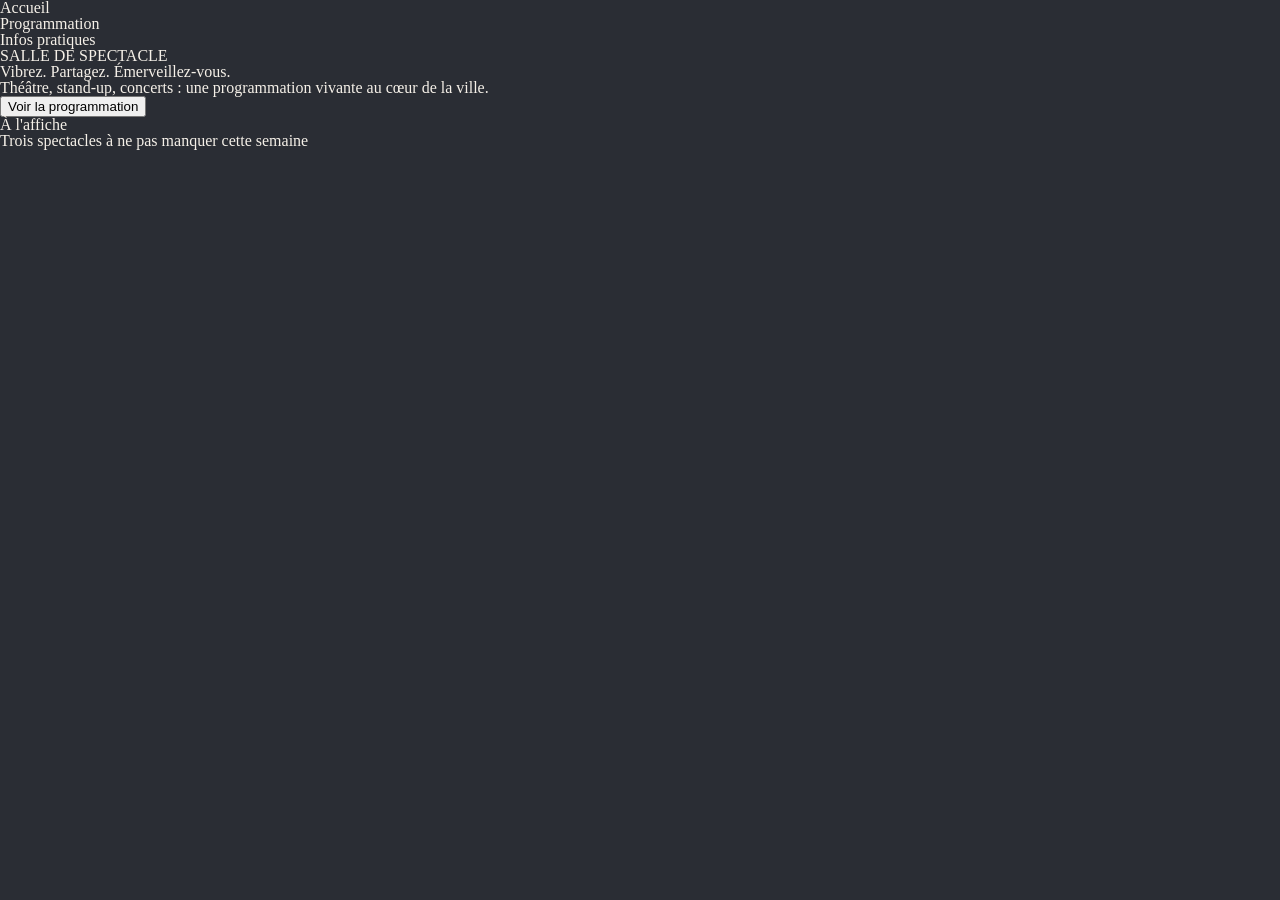
==== index.html @ a15f6f03 ""footer finised, start navbar"" ====
<!doctype html>
<html lang="fr">
  <head>
    <meta charset="UTF-8" />
    <meta name="viewport" content="width=device-width, initial-scale=1.0" />
    <title>Document</title>
    <link rel="stylesheet" href="/assets/css/style.min.css" />
  </head>
  <body>
    <main>
      <header>
        <nav>
          <ul>
            <li>Accueil</li>
            <li>Programmation</li>
            <li>Infos pratiques</li>
          </ul>
        </nav>
      </header>
      <section class="hero">
        <h2>SALLE DE SPECTACLE</h2>
        <h1>Vibrez. Partagez. Émerveillez-vous.</h1>
        <h2>Théâtre, stand-up, concerts : une programmation vivante au cœur de la ville.</h2>
        <a href="#"><button>Voir la programmation</button></a>
      </section>
      <section class="featured-shows">
        <h3>À l'affiche</h3>
        <span>Trois spectacles à ne pas manquer cette semaine</span>
        <div></div>
        <div></div>
        <div></div>
      </section>
    </main>
  </body>
</html>
---- assets/css/style.min.css ----
html,body,div,span,applet,object,iframe,h1,h2,h3,h4,h5,h6,p,blockquote,pre,a,abbr,acronym,address,big,cite,code,del,dfn,em,img,ins,kbd,q,s,samp,small,strike,strong,sub,sup,tt,var,b,u,i,center,dl,dt,dd,ol,ul,li,fieldset,form,label,legend,table,caption,tbody,tfoot,thead,tr,th,td,article,aside,canvas,details,embed,figure,figcaption,footer,header,hgroup,menu,nav,output,ruby,section,summary,time,mark,audio,video{margin:0;padding:0;border:0;font-size:100%;font:inherit;vertical-align:baseline}article,aside,details,figcaption,figure,footer,header,hgroup,menu,nav,section{display:block}body{line-height:1}ol,ul{list-style:none}blockquote,q{quotes:none}blockquote:before,blockquote:after,q:before,q:after{content:"";content:none}table{border-collapse:collapse;border-spacing:0}html{background-color:#2a2d34;color:#f5f0e8;font-size:87.5%}@media(min-width: 768px){html{font-size:100%}}.components__footer{border-top:solid .3px #f5f0e8;display:flex;flex-direction:column;align-items:center}.components__footer__logos{display:flex;flex-direction:row;gap:15px;height:2rem}.components__footer__logos img{filter:brightness(0) invert(1)}.components__footer p{padding:16px 16px}@media(min-width: 768px){.components__footer{display:flex;flex-direction:row;justify-content:space-between;padding:34px 24px 34px 24px}}
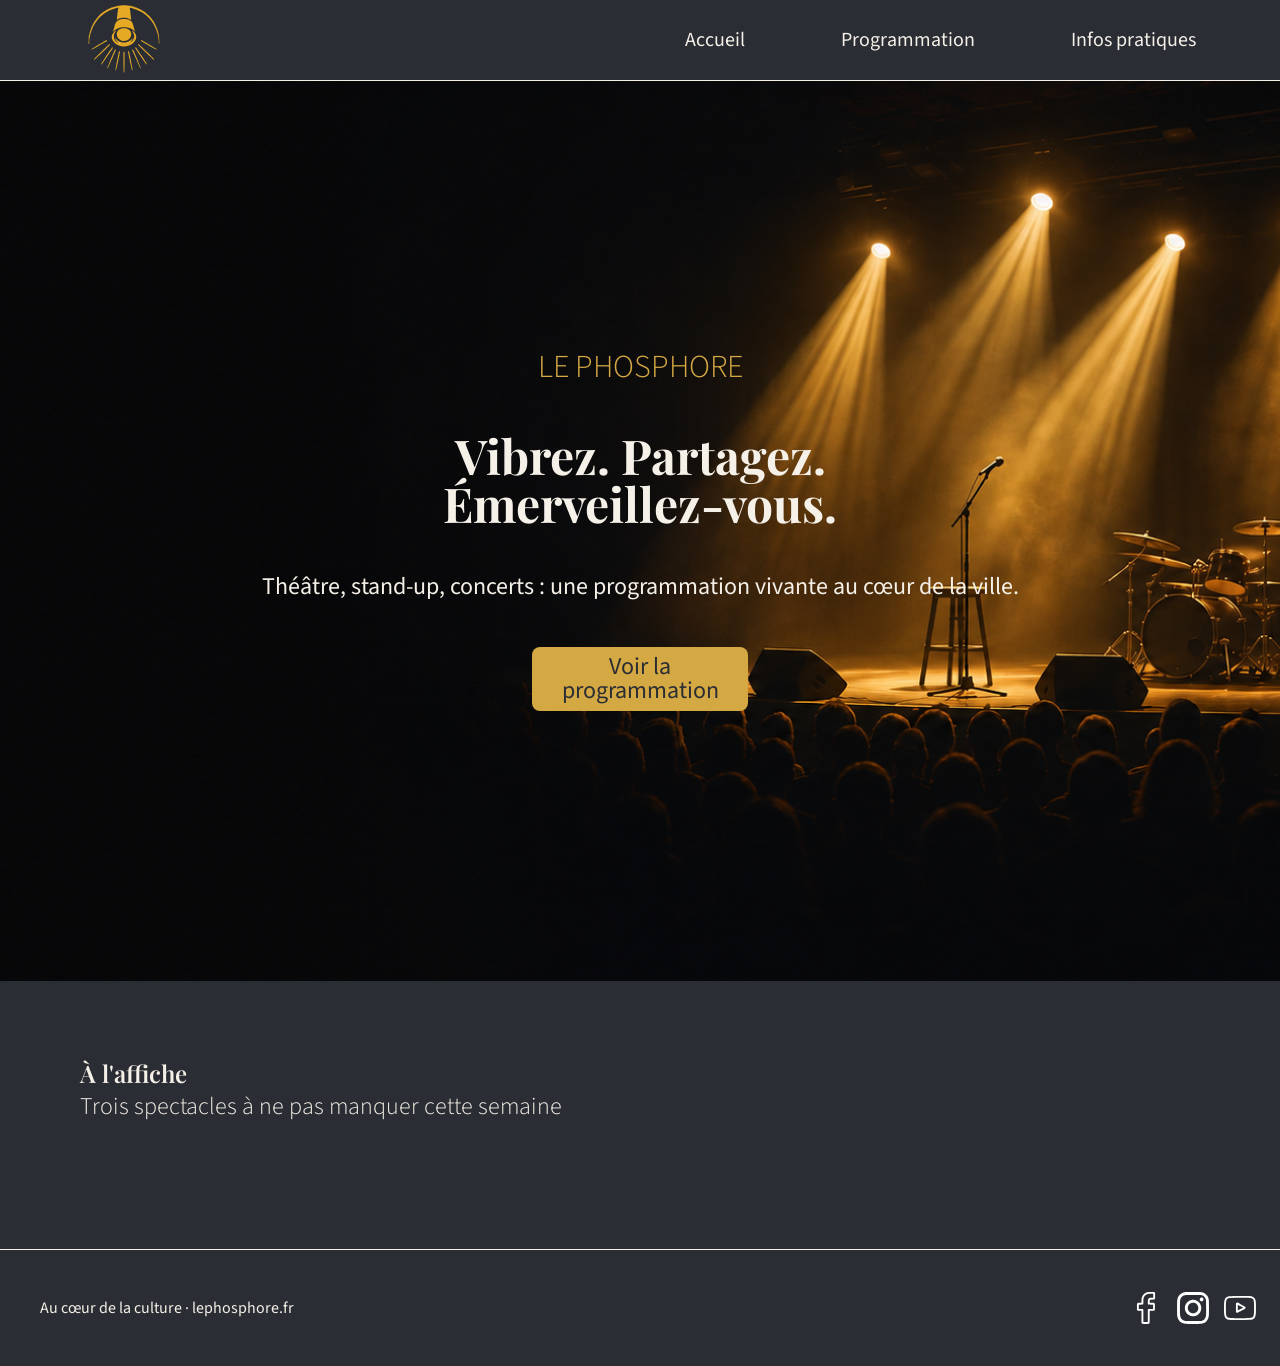
==== commit 733217aa: ""html finised for all pages, css finished for index, footer, navbar, and started for rest"" ====
--- a/index.html
+++ b/index.html
@@ -4,32 +4,36 @@
     <meta charset="UTF-8" />
     <meta name="viewport" content="width=device-width, initial-scale=1.0" />
     <title>Document</title>
-    <link rel="stylesheet" href="/assets/css/style.min.css" />
+    <link rel="stylesheet" href="assets/css/style.min.css" />
   </head>
   <body>
+    <div id="header"></div>
     <main>
-      <header>
-        <nav>
-          <ul>
-            <li>Accueil</li>
-            <li>Programmation</li>
-            <li>Infos pratiques</li>
-          </ul>
-        </nav>
-      </header>
-      <section class="hero">
-        <h2>SALLE DE SPECTACLE</h2>
-        <h1>Vibrez. Partagez. Émerveillez-vous.</h1>
-        <h2>Théâtre, stand-up, concerts : une programmation vivante au cœur de la ville.</h2>
-        <a href="#"><button>Voir la programmation</button></a>
-      </section>
-      <section class="featured-shows">
-        <h3>À l'affiche</h3>
-        <span>Trois spectacles à ne pas manquer cette semaine</span>
-        <div></div>
-        <div></div>
-        <div></div>
-      </section>
+      <div class="accueil">
+        <section class="accueil__hero">
+          <div class="accueil__hero__content">
+            <span>LE PHOSPHORE</span>
+            <h1>
+              Vibrez. Partagez. <br />
+              Émerveillez-vous.
+            </h1>
+            <p>Théâtre, stand-up, concerts : une programmation vivante au cœur de la ville.</p>
+            <a href="pages/programmation.html" class="accueil__hero__cta">Voir la programmation</a>
+          </div>
+        </section>
+        <section class="accueil__featured-shows">
+          <div class="accueil__featured-shows__text">
+            <h3>À l'affiche</h3>
+            <span>Trois spectacles à ne pas manquer cette semaine</span>
+          </div>
+
+          <!-- js cards -->
+          <div></div>
+        </section>
+      </div>
+      <div id="footer"></div>
     </main>
+    <script src="https://cdn.jsdelivr.net/npm/jquery@3.7.1/dist/jquery.min.js"></script>
+    <script src="assets/js/script.js"></script>
   </body>
 </html>
--- a/assets/css/style.min.css
+++ b/assets/css/style.min.css
@@ -1 +1 @@
-html,body,div,span,applet,object,iframe,h1,h2,h3,h4,h5,h6,p,blockquote,pre,a,abbr,acronym,address,big,cite,code,del,dfn,em,img,ins,kbd,q,s,samp,small,strike,strong,sub,sup,tt,var,b,u,i,center,dl,dt,dd,ol,ul,li,fieldset,form,label,legend,table,caption,tbody,tfoot,thead,tr,th,td,article,aside,canvas,details,embed,figure,figcaption,footer,header,hgroup,menu,nav,output,ruby,section,summary,time,mark,audio,video{margin:0;padding:0;border:0;font-size:100%;font:inherit;vertical-align:baseline}article,aside,details,figcaption,figure,footer,header,hgroup,menu,nav,section{display:block}body{line-height:1}ol,ul{list-style:none}blockquote,q{quotes:none}blockquote:before,blockquote:after,q:before,q:after{content:"";content:none}table{border-collapse:collapse;border-spacing:0}html{background-color:#2a2d34;color:#f5f0e8;font-size:87.5%}@media(min-width: 768px){html{font-size:100%}}.components__footer{border-top:solid .3px #f5f0e8;display:flex;flex-direction:column;align-items:center}.components__footer__logos{display:flex;flex-direction:row;gap:15px;height:2rem}.components__footer__logos img{filter:brightness(0) invert(1)}.components__footer p{padding:16px 16px}@media(min-width: 768px){.components__footer{display:flex;flex-direction:row;justify-content:space-between;padding:34px 24px 34px 24px}}+html,body,div,span,applet,object,iframe,h1,h2,h3,h4,h5,h6,p,blockquote,pre,a,abbr,acronym,address,big,cite,code,del,dfn,em,img,ins,kbd,q,s,samp,small,strike,strong,sub,sup,tt,var,b,u,i,center,dl,dt,dd,ol,ul,li,fieldset,form,label,legend,table,caption,tbody,tfoot,thead,tr,th,td,article,aside,canvas,details,embed,figure,figcaption,footer,header,hgroup,menu,nav,output,ruby,section,summary,time,mark,audio,video{margin:0;padding:0;border:0;font-size:100%;font:inherit;vertical-align:baseline}article,aside,details,figcaption,figure,footer,header,hgroup,menu,nav,section{display:block}body{line-height:1}ol,ul{list-style:none}blockquote,q{quotes:none}blockquote:before,blockquote:after,q:before,q:after{content:"";content:none}table{border-collapse:collapse;border-spacing:0}@font-face{font-family:"source-sans";src:url(/assets/fonts/Source-Sans-3/SourceSans3-Regular.ttf)}@font-face{font-family:"source-sans-light";src:url(/assets/fonts/Source-Sans-3/SourceSans3-Light.ttf)}@font-face{font-family:"source-sans-bold";src:url(/assets/fonts/Source-Sans-3/SourceSans3-Bold.ttf)}@font-face{font-family:"playfair-display-bold";src:url(/assets/fonts/Playfair-Display/PlayfairDisplay-Bold.ttf)}@font-face{font-family:"playfair-display-semibold";src:url(/assets/fonts/Playfair-Display/PlayfairDisplay-SemiBold.ttf)}html{background-color:#2a2d34;color:#f5f0e8;font-size:87.5%;font-family:"source-sans"}@media(min-width: 768px){html{font-size:100%}}a{text-decoration:none;color:inherit}#header,#footer{margin:0;padding:0}.components__footer{border-top:solid .3px #f5f0e8;display:flex;flex-direction:column;align-items:center;margin-top:50px;padding:50px 0 50px 0}.components__footer__logos{display:flex;flex-direction:row;gap:15px;height:2rem}.components__footer__logos img{height:100%;width:auto;filter:brightness(0) invert(1)}.components__footer p{padding:16px 16px}.components__header{height:4rem;display:flex;align-items:center;justify-content:space-between;padding:18px 18px;border-bottom:solid .3px #f5f0e8;background-color:#2a2d34}.components__header img{height:5rem;width:auto}.components__header__navbar{display:none}.components__header__burger{margin-left:auto;background:none;border:none;cursor:pointer}.components__header__burger img{filter:brightness(0) saturate(100%) invert(68%) sepia(60%) saturate(500%) hue-rotate(5deg) brightness(95%)}.accueil{font-size:1.5rem}.accueil__hero{min-height:100vh;background-image:url("/assets/img/scene-principale.webp");background-size:cover;background-position:center;background-repeat:no-repeat;display:flex;text-align:center;flex-direction:column;justify-content:center;align-items:center;font-size:1.5rem}.accueil__hero__content{display:flex;flex-direction:column;align-items:center;gap:3rem;max-width:30rem}.accueil__hero__cta{background-color:#d4a843;width:10.5rem;padding:.5rem 1.5rem;border-radius:8px;color:#2a2d34;font-size:1.5rem}.accueil__hero__cta:hover{background-color:#6b1d3a;color:#f5f0e8;scale:1.1;transition:200ms}.accueil__hero span{font-size:2rem;font-family:"source-sans-light";color:#d4a843}.accueil__hero h1{font-size:3rem;font-family:"playfair-display-bold"}.accueil__featured-shows{padding:40px 16px}.accueil__featured-shows__text{font-family:"source-sans-light";display:flex;flex-direction:column;gap:10px}.accueil__featured-shows__text h3{font-family:"playfair-display-semibold"}.programmation__text{display:flex;flex-direction:column;gap:20px;padding-bottom:40px}.programmation__text h1{font-size:2rem;font-family:"playfair-display-bold"}.programmation__filters{display:flex;flex-direction:column;flex-wrap:wrap;gap:3rem}.programmation__filters a{border:solid .3px #f5f0e8;border-radius:14px;padding:8px 12px}.programmation__filters__buttons{display:flex;flex-direction:column;gap:3rem}.programmation__body{padding:40px 16px}@media(min-width: 1024px){.components__footer{display:flex;flex-direction:row;justify-content:space-between;padding:34px 24px 34px 24px}.components__header{padding:8px 84px 8px 84px}.components__header__navbar{display:flex;gap:96px;font-size:1.25rem}.components__header__burger{display:none}.accueil__hero__content{max-width:50rem}.accueil__featured-shows{padding:80px}.programmation__body{padding:80px}.programmation__filters{display:flex;gap:3rem}}#header{position:sticky;top:0;z-index:100}
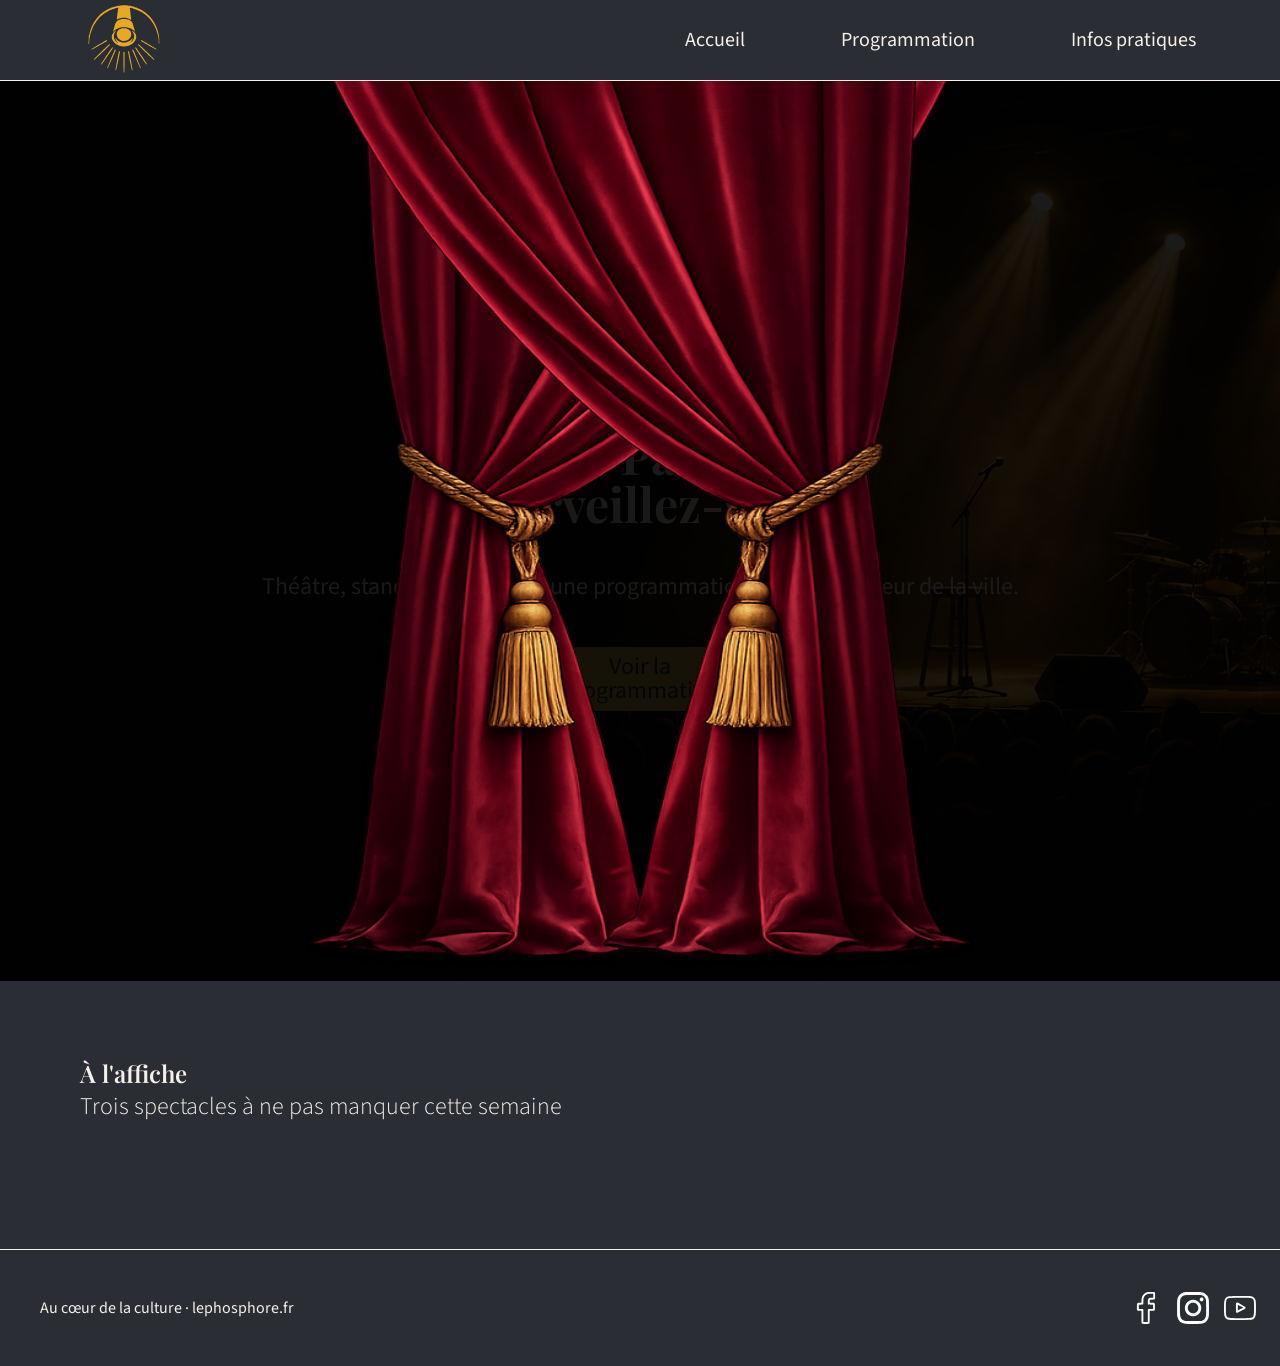
==== commit ecf2f20b: ""css: finished for all pages, curtains animation finished"" ====
--- a/index.html
+++ b/index.html
@@ -11,6 +11,11 @@
     <main>
       <div class="accueil">
         <section class="accueil__hero">
+          <div class="accueil__hero__overlay" aria-hidden="true"></div>
+          <div class="accueil__hero__curtain">
+            <img class="accueil__hero__curtain__left" src="/assets/img/rideau-gauche.webp" alt="" />
+            <img class="accueil__hero__curtain__right" src="/assets/img/rideau-droit.webp" alt="" />
+          </div>
           <div class="accueil__hero__content">
             <span>LE PHOSPHORE</span>
             <h1>
@@ -33,6 +38,9 @@
       </div>
       <div id="footer"></div>
     </main>
+    <!-- JavaScript dependencies -->
+    <!-- GSAP library -->
+    <script src="https://cdn.jsdelivr.net/npm/gsap@3.12.5/dist/gsap.min.js"></script>
     <script src="https://cdn.jsdelivr.net/npm/jquery@3.7.1/dist/jquery.min.js"></script>
     <script src="assets/js/script.js"></script>
   </body>
--- a/assets/css/style.min.css
+++ b/assets/css/style.min.css
@@ -1 +1 @@
-html,body,div,span,applet,object,iframe,h1,h2,h3,h4,h5,h6,p,blockquote,pre,a,abbr,acronym,address,big,cite,code,del,dfn,em,img,ins,kbd,q,s,samp,small,strike,strong,sub,sup,tt,var,b,u,i,center,dl,dt,dd,ol,ul,li,fieldset,form,label,legend,table,caption,tbody,tfoot,thead,tr,th,td,article,aside,canvas,details,embed,figure,figcaption,footer,header,hgroup,menu,nav,output,ruby,section,summary,time,mark,audio,video{margin:0;padding:0;border:0;font-size:100%;font:inherit;vertical-align:baseline}article,aside,details,figcaption,figure,footer,header,hgroup,menu,nav,section{display:block}body{line-height:1}ol,ul{list-style:none}blockquote,q{quotes:none}blockquote:before,blockquote:after,q:before,q:after{content:"";content:none}table{border-collapse:collapse;border-spacing:0}@font-face{font-family:"source-sans";src:url(/assets/fonts/Source-Sans-3/SourceSans3-Regular.ttf)}@font-face{font-family:"source-sans-light";src:url(/assets/fonts/Source-Sans-3/SourceSans3-Light.ttf)}@font-face{font-family:"source-sans-bold";src:url(/assets/fonts/Source-Sans-3/SourceSans3-Bold.ttf)}@font-face{font-family:"playfair-display-bold";src:url(/assets/fonts/Playfair-Display/PlayfairDisplay-Bold.ttf)}@font-face{font-family:"playfair-display-semibold";src:url(/assets/fonts/Playfair-Display/PlayfairDisplay-SemiBold.ttf)}html{background-color:#2a2d34;color:#f5f0e8;font-size:87.5%;font-family:"source-sans"}@media(min-width: 768px){html{font-size:100%}}a{text-decoration:none;color:inherit}#header,#footer{margin:0;padding:0}.components__footer{border-top:solid .3px #f5f0e8;display:flex;flex-direction:column;align-items:center;margin-top:50px;padding:50px 0 50px 0}.components__footer__logos{display:flex;flex-direction:row;gap:15px;height:2rem}.components__footer__logos img{height:100%;width:auto;filter:brightness(0) invert(1)}.components__footer p{padding:16px 16px}.components__header{height:4rem;display:flex;align-items:center;justify-content:space-between;padding:18px 18px;border-bottom:solid .3px #f5f0e8;background-color:#2a2d34}.components__header img{height:5rem;width:auto}.components__header__navbar{display:none}.components__header__burger{margin-left:auto;background:none;border:none;cursor:pointer}.components__header__burger img{filter:brightness(0) saturate(100%) invert(68%) sepia(60%) saturate(500%) hue-rotate(5deg) brightness(95%)}.accueil{font-size:1.5rem}.accueil__hero{min-height:100vh;background-image:url("/assets/img/scene-principale.webp");background-size:cover;background-position:center;background-repeat:no-repeat;display:flex;text-align:center;flex-direction:column;justify-content:center;align-items:center;font-size:1.5rem}.accueil__hero__content{display:flex;flex-direction:column;align-items:center;gap:3rem;max-width:30rem}.accueil__hero__cta{background-color:#d4a843;width:10.5rem;padding:.5rem 1.5rem;border-radius:8px;color:#2a2d34;font-size:1.5rem}.accueil__hero__cta:hover{background-color:#6b1d3a;color:#f5f0e8;scale:1.1;transition:200ms}.accueil__hero span{font-size:2rem;font-family:"source-sans-light";color:#d4a843}.accueil__hero h1{font-size:3rem;font-family:"playfair-display-bold"}.accueil__featured-shows{padding:40px 16px}.accueil__featured-shows__text{font-family:"source-sans-light";display:flex;flex-direction:column;gap:10px}.accueil__featured-shows__text h3{font-family:"playfair-display-semibold"}.programmation__text{display:flex;flex-direction:column;gap:20px;padding-bottom:40px}.programmation__text h1{font-size:2rem;font-family:"playfair-display-bold"}.programmation__filters{display:flex;flex-direction:column;flex-wrap:wrap;gap:3rem}.programmation__filters a{border:solid .3px #f5f0e8;border-radius:14px;padding:8px 12px}.programmation__filters__buttons{display:flex;flex-direction:column;gap:3rem}.programmation__body{padding:40px 16px}@media(min-width: 1024px){.components__footer{display:flex;flex-direction:row;justify-content:space-between;padding:34px 24px 34px 24px}.components__header{padding:8px 84px 8px 84px}.components__header__navbar{display:flex;gap:96px;font-size:1.25rem}.components__header__burger{display:none}.accueil__hero__content{max-width:50rem}.accueil__featured-shows{padding:80px}.programmation__body{padding:80px}.programmation__filters{display:flex;gap:3rem}}#header{position:sticky;top:0;z-index:100}+html,body,div,span,applet,object,iframe,h1,h2,h3,h4,h5,h6,p,blockquote,pre,a,abbr,acronym,address,big,cite,code,del,dfn,em,img,ins,kbd,q,s,samp,small,strike,strong,sub,sup,tt,var,b,u,i,center,dl,dt,dd,ol,ul,li,fieldset,form,label,legend,table,caption,tbody,tfoot,thead,tr,th,td,article,aside,canvas,details,embed,figure,figcaption,footer,header,hgroup,menu,nav,output,ruby,section,summary,time,mark,audio,video{margin:0;padding:0;border:0;font-size:100%;font:inherit;vertical-align:baseline}article,aside,details,figcaption,figure,footer,header,hgroup,menu,nav,section{display:block}body{line-height:1}ol,ul{list-style:none}blockquote,q{quotes:none}blockquote:before,blockquote:after,q:before,q:after{content:"";content:none}table{border-collapse:collapse;border-spacing:0}@font-face{font-family:"source-sans";src:url(/assets/fonts/Source-Sans-3/SourceSans3-Regular.ttf)}@font-face{font-family:"source-sans-light";src:url(/assets/fonts/Source-Sans-3/SourceSans3-Light.ttf)}@font-face{font-family:"source-sans-bold";src:url(/assets/fonts/Source-Sans-3/SourceSans3-Bold.ttf)}@font-face{font-family:"playfair-display-bold";src:url(/assets/fonts/Playfair-Display/PlayfairDisplay-Bold.ttf)}@font-face{font-family:"playfair-display-semibold";src:url(/assets/fonts/Playfair-Display/PlayfairDisplay-SemiBold.ttf)}html{background-color:#2a2d34;color:#f5f0e8;font-size:87.5%;font-family:"source-sans"}@media(min-width: 768px){html{font-size:100%}}a{text-decoration:none;color:inherit}#header,#footer{margin:0;padding:0}.components__footer{border-top:solid .3px #f5f0e8;display:flex;flex-direction:column;align-items:center;margin-top:50px;padding:50px 0 50px 0}.components__footer__logos{display:flex;flex-direction:row;gap:15px;height:2rem}.components__footer__logos img{height:100%;width:auto;filter:brightness(0) invert(1)}.components__footer p{padding:16px 16px}.components__header{height:4rem;display:flex;align-items:center;justify-content:space-between;padding:18px 18px;border-bottom:solid .3px #f5f0e8;background-color:#2a2d34}.components__header img{height:5rem;width:auto}.components__header__navbar{display:none}.components__header__burger{margin-left:auto;background:none;border:none;cursor:pointer}.components__header__burger img{filter:brightness(0) saturate(100%) invert(68%) sepia(60%) saturate(500%) hue-rotate(5deg) brightness(95%)}.accueil{font-size:1.5rem}.accueil__hero{min-height:100vh;background-image:url("/assets/img/scene-principale.webp");background-size:cover;background-position:center;background-repeat:no-repeat;display:flex;text-align:center;flex-direction:column;justify-content:center;align-items:center;font-size:1.5rem;position:relative;overflow:hidden}.accueil__hero__overlay{position:absolute;width:100%;height:100%;background-color:#000;z-index:3}.accueil__hero__curtain{position:absolute;z-index:4;display:flex;flex-direction:row;justify-content:space-between;width:100%;height:100%;top:0;left:0;object-fit:cover}.accueil__hero__curtain__left{width:100%}.accueil__hero__curtain__right{width:100%;display:none}.accueil__hero__content{display:flex;flex-direction:column;align-items:center;gap:3rem;max-width:30rem}.accueil__hero__cta{background-color:#d4a843;width:10.5rem;padding:.5rem 1.5rem;border-radius:8px;color:#2a2d34;font-size:1.5rem}.accueil__hero__cta:hover{background-color:#6b1d3a;color:#f5f0e8;scale:1.1;transition:200ms}.accueil__hero span{font-size:2rem;font-family:"source-sans-light";color:#d4a843}.accueil__hero h1{font-size:3rem;font-family:"playfair-display-bold"}.accueil__featured-shows{padding:40px 16px}.accueil__featured-shows__text{font-family:"source-sans-light";display:flex;flex-direction:column;gap:10px}.accueil__featured-shows__text h3{font-family:"playfair-display-semibold"}.programmation__text{display:flex;flex-direction:column;gap:20px;padding-bottom:40px}.programmation__text h1{font-size:2rem;font-family:"playfair-display-bold"}.programmation__filters{display:flex;flex-direction:column;flex-wrap:wrap;gap:3rem}.programmation__filters a{border:solid .3px #f5f0e8;border-radius:14px;padding:8px 12px}.programmation__filters__buttons{display:flex;flex-direction:column;gap:3rem}.programmation__filters__buttons__left,.programmation__filters__buttons__right{display:flex;flex-wrap:wrap;gap:.5rem}.programmation__filters__buttons__left p,.programmation__filters__buttons__right p{width:100%}.programmation__body{padding:40px 16px}.programmation__checkbox{display:flex;align-items:center;gap:.3rem}.infos__text{display:flex;flex-direction:column;gap:1rem;padding-bottom:40px}.infos__text h1{font-size:2rem;font-family:"playfair-display-bold"}.infos__body{padding:40px 16px}.infos__card-section{display:flex;flex-direction:column;gap:1rem}.infos__card-section__top{display:flex;flex-direction:column;gap:1rem}.infos__card-section__bottom{display:flex;flex-direction:column;gap:1rem}.infos__card-section__card{border:solid .3px #f5f0e8;border-radius:8px;display:flex;flex-direction:row;align-items:center;padding:1rem;gap:1rem}.infos__card-section__card__access{border:solid .3px #f5f0e8;border-radius:8px;display:flex;flex-direction:column;padding:1rem;gap:1rem}.infos__card-section__card__access h2{font-family:"source-sans-bold";font-size:1rem}.infos__card-section__card__tarif{border:solid .3px #f5f0e8;border-radius:8px;display:flex;flex-direction:column;padding:1rem;gap:1rem}.infos__card-section__card__tarif--individual{display:flex;justify-content:space-between;border-bottom:solid .3px #f5f0e8;padding-bottom:1rem}.infos__card-section__card__tarif--individual span{color:#d4a843;font-family:"source-sans-bold"}.infos__card-section__card__tarif h2{font-family:"source-sans-bold";font-size:1rem}.infos__card-section__card img{width:3rem;height:3rem}.infos__card-section__card__text{display:flex;flex-direction:column;gap:.5rem}.infos__card-section__card__text h2{font-family:"source-sans-bold";font-size:1rem}@media(min-width: 1024px){.components__footer{display:flex;flex-direction:row;justify-content:space-between;padding:34px 24px 34px 24px}.components__header{padding:8px 84px 8px 84px}.components__header__navbar{display:flex;gap:96px;font-size:1.25rem}.components__header__burger{display:none}.accueil__hero__content{max-width:50rem}.accueil__hero__curtain{position:absolute;z-index:4;display:flex;flex-direction:row;justify-content:space-between;width:100%;height:100%;top:0;left:0;object-fit:cover}.accueil__hero__curtain__left{width:100%}.accueil__hero__curtain__right{width:100%;display:block}.accueil__featured-shows{padding:80px}.programmation__body{padding:80px}.programmation__filters{display:flex;flex-direction:row;gap:3rem}.programmation__filters__buttons{display:flex;flex-direction:row;gap:2rem}.programmation__filters__buttons__left{border-right:solid .3px #f5f0e8;padding-right:2rem}.programmation__checkbox{padding-top:2rem}.infos__body{padding:80px}.infos__card-section{display:flex;flex-direction:column;gap:3rem}.infos__card-section__top{display:flex;flex-direction:row;gap:3rem}.infos__card-section__bottom{display:flex;flex-direction:row;gap:3rem}.infos__card-section__card{flex:1;flex-direction:column;align-items:flex-start}.infos .infos__card-section__card__access{flex:2}.infos .infos__card-section__card__tarif{flex:1}}#soldout{appearance:none;width:1rem;height:1rem;border:solid .3px #f5f0e8;border-radius:3px;background-color:#2a2d34;cursor:pointer}#soldout:checked{background-color:#d4a843}#header{position:sticky;top:0;z-index:100}
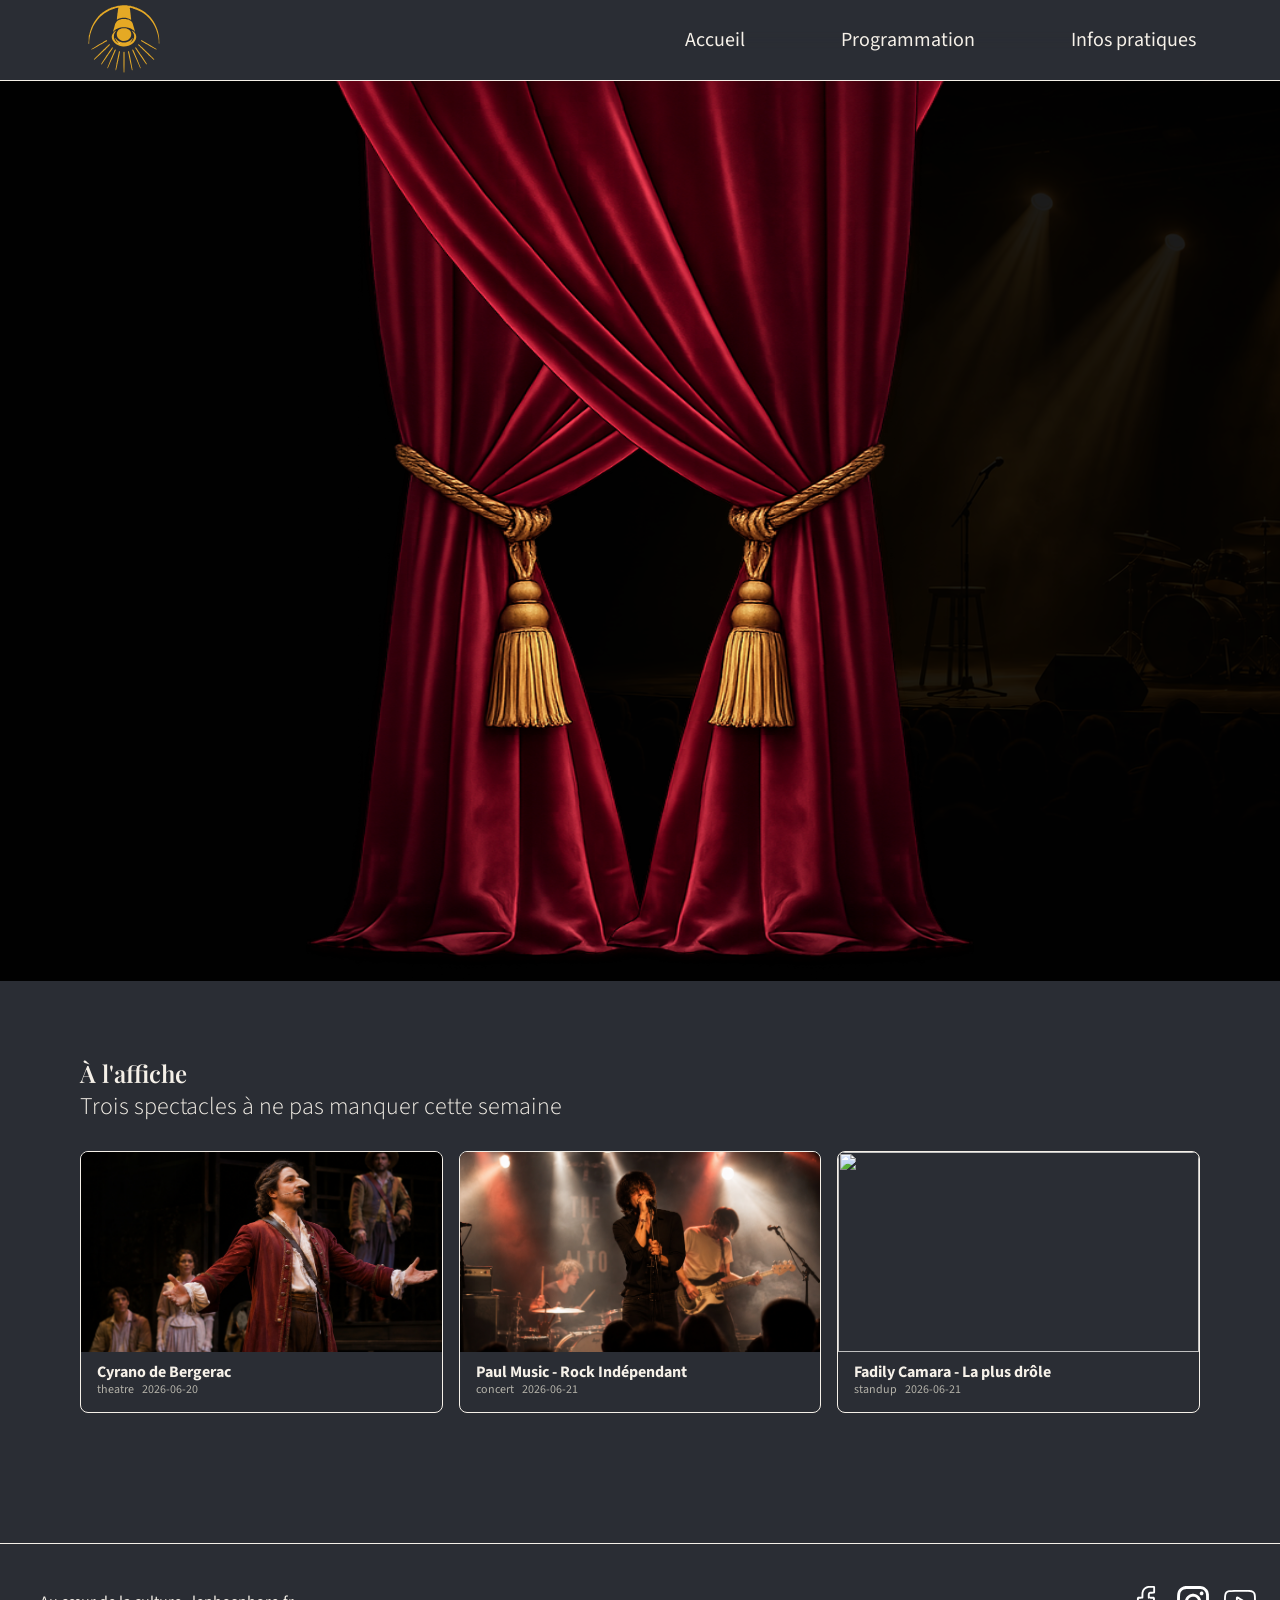
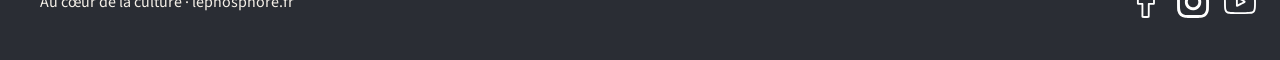
==== commit d1a5a1d6: ""js cards finished"" ====
--- a/index.html
+++ b/index.html
@@ -33,7 +33,7 @@
           </div>
 
           <!-- js cards -->
-          <div></div>
+          <div class="accueil__featured-shows__cards" id="featured-cards"></div>
         </section>
       </div>
       <div id="footer"></div>
--- a/assets/css/style.min.css
+++ b/assets/css/style.min.css
@@ -1 +1 @@
-html,body,div,span,applet,object,iframe,h1,h2,h3,h4,h5,h6,p,blockquote,pre,a,abbr,acronym,address,big,cite,code,del,dfn,em,img,ins,kbd,q,s,samp,small,strike,strong,sub,sup,tt,var,b,u,i,center,dl,dt,dd,ol,ul,li,fieldset,form,label,legend,table,caption,tbody,tfoot,thead,tr,th,td,article,aside,canvas,details,embed,figure,figcaption,footer,header,hgroup,menu,nav,output,ruby,section,summary,time,mark,audio,video{margin:0;padding:0;border:0;font-size:100%;font:inherit;vertical-align:baseline}article,aside,details,figcaption,figure,footer,header,hgroup,menu,nav,section{display:block}body{line-height:1}ol,ul{list-style:none}blockquote,q{quotes:none}blockquote:before,blockquote:after,q:before,q:after{content:"";content:none}table{border-collapse:collapse;border-spacing:0}@font-face{font-family:"source-sans";src:url(/assets/fonts/Source-Sans-3/SourceSans3-Regular.ttf)}@font-face{font-family:"source-sans-light";src:url(/assets/fonts/Source-Sans-3/SourceSans3-Light.ttf)}@font-face{font-family:"source-sans-bold";src:url(/assets/fonts/Source-Sans-3/SourceSans3-Bold.ttf)}@font-face{font-family:"playfair-display-bold";src:url(/assets/fonts/Playfair-Display/PlayfairDisplay-Bold.ttf)}@font-face{font-family:"playfair-display-semibold";src:url(/assets/fonts/Playfair-Display/PlayfairDisplay-SemiBold.ttf)}html{background-color:#2a2d34;color:#f5f0e8;font-size:87.5%;font-family:"source-sans"}@media(min-width: 768px){html{font-size:100%}}a{text-decoration:none;color:inherit}#header,#footer{margin:0;padding:0}.components__footer{border-top:solid .3px #f5f0e8;display:flex;flex-direction:column;align-items:center;margin-top:50px;padding:50px 0 50px 0}.components__footer__logos{display:flex;flex-direction:row;gap:15px;height:2rem}.components__footer__logos img{height:100%;width:auto;filter:brightness(0) invert(1)}.components__footer p{padding:16px 16px}.components__header{height:4rem;display:flex;align-items:center;justify-content:space-between;padding:18px 18px;border-bottom:solid .3px #f5f0e8;background-color:#2a2d34}.components__header img{height:5rem;width:auto}.components__header__navbar{display:none}.components__header__burger{margin-left:auto;background:none;border:none;cursor:pointer}.components__header__burger img{filter:brightness(0) saturate(100%) invert(68%) sepia(60%) saturate(500%) hue-rotate(5deg) brightness(95%)}.accueil{font-size:1.5rem}.accueil__hero{min-height:100vh;background-image:url("/assets/img/scene-principale.webp");background-size:cover;background-position:center;background-repeat:no-repeat;display:flex;text-align:center;flex-direction:column;justify-content:center;align-items:center;font-size:1.5rem;position:relative;overflow:hidden}.accueil__hero__overlay{position:absolute;width:100%;height:100%;background-color:#000;z-index:3}.accueil__hero__curtain{position:absolute;z-index:4;display:flex;flex-direction:row;justify-content:space-between;width:100%;height:100%;top:0;left:0;object-fit:cover}.accueil__hero__curtain__left{width:100%}.accueil__hero__curtain__right{width:100%;display:none}.accueil__hero__content{display:flex;flex-direction:column;align-items:center;gap:3rem;max-width:30rem}.accueil__hero__cta{background-color:#d4a843;width:10.5rem;padding:.5rem 1.5rem;border-radius:8px;color:#2a2d34;font-size:1.5rem}.accueil__hero__cta:hover{background-color:#6b1d3a;color:#f5f0e8;scale:1.1;transition:200ms}.accueil__hero span{font-size:2rem;font-family:"source-sans-light";color:#d4a843}.accueil__hero h1{font-size:3rem;font-family:"playfair-display-bold"}.accueil__featured-shows{padding:40px 16px}.accueil__featured-shows__text{font-family:"source-sans-light";display:flex;flex-direction:column;gap:10px}.accueil__featured-shows__text h3{font-family:"playfair-display-semibold"}.programmation__text{display:flex;flex-direction:column;gap:20px;padding-bottom:40px}.programmation__text h1{font-size:2rem;font-family:"playfair-display-bold"}.programmation__filters{display:flex;flex-direction:column;flex-wrap:wrap;gap:3rem}.programmation__filters a{border:solid .3px #f5f0e8;border-radius:14px;padding:8px 12px}.programmation__filters__buttons{display:flex;flex-direction:column;gap:3rem}.programmation__filters__buttons__left,.programmation__filters__buttons__right{display:flex;flex-wrap:wrap;gap:.5rem}.programmation__filters__buttons__left p,.programmation__filters__buttons__right p{width:100%}.programmation__body{padding:40px 16px}.programmation__checkbox{display:flex;align-items:center;gap:.3rem}.infos__text{display:flex;flex-direction:column;gap:1rem;padding-bottom:40px}.infos__text h1{font-size:2rem;font-family:"playfair-display-bold"}.infos__body{padding:40px 16px}.infos__card-section{display:flex;flex-direction:column;gap:1rem}.infos__card-section__top{display:flex;flex-direction:column;gap:1rem}.infos__card-section__bottom{display:flex;flex-direction:column;gap:1rem}.infos__card-section__card{border:solid .3px #f5f0e8;border-radius:8px;display:flex;flex-direction:row;align-items:center;padding:1rem;gap:1rem}.infos__card-section__card__access{border:solid .3px #f5f0e8;border-radius:8px;display:flex;flex-direction:column;padding:1rem;gap:1rem}.infos__card-section__card__access h2{font-family:"source-sans-bold";font-size:1rem}.infos__card-section__card__tarif{border:solid .3px #f5f0e8;border-radius:8px;display:flex;flex-direction:column;padding:1rem;gap:1rem}.infos__card-section__card__tarif--individual{display:flex;justify-content:space-between;border-bottom:solid .3px #f5f0e8;padding-bottom:1rem}.infos__card-section__card__tarif--individual span{color:#d4a843;font-family:"source-sans-bold"}.infos__card-section__card__tarif h2{font-family:"source-sans-bold";font-size:1rem}.infos__card-section__card img{width:3rem;height:3rem}.infos__card-section__card__text{display:flex;flex-direction:column;gap:.5rem}.infos__card-section__card__text h2{font-family:"source-sans-bold";font-size:1rem}@media(min-width: 1024px){.components__footer{display:flex;flex-direction:row;justify-content:space-between;padding:34px 24px 34px 24px}.components__header{padding:8px 84px 8px 84px}.components__header__navbar{display:flex;gap:96px;font-size:1.25rem}.components__header__burger{display:none}.accueil__hero__content{max-width:50rem}.accueil__hero__curtain{position:absolute;z-index:4;display:flex;flex-direction:row;justify-content:space-between;width:100%;height:100%;top:0;left:0;object-fit:cover}.accueil__hero__curtain__left{width:100%}.accueil__hero__curtain__right{width:100%;display:block}.accueil__featured-shows{padding:80px}.programmation__body{padding:80px}.programmation__filters{display:flex;flex-direction:row;gap:3rem}.programmation__filters__buttons{display:flex;flex-direction:row;gap:2rem}.programmation__filters__buttons__left{border-right:solid .3px #f5f0e8;padding-right:2rem}.programmation__checkbox{padding-top:2rem}.infos__body{padding:80px}.infos__card-section{display:flex;flex-direction:column;gap:3rem}.infos__card-section__top{display:flex;flex-direction:row;gap:3rem}.infos__card-section__bottom{display:flex;flex-direction:row;gap:3rem}.infos__card-section__card{flex:1;flex-direction:column;align-items:flex-start}.infos .infos__card-section__card__access{flex:2}.infos .infos__card-section__card__tarif{flex:1}}#soldout{appearance:none;width:1rem;height:1rem;border:solid .3px #f5f0e8;border-radius:3px;background-color:#2a2d34;cursor:pointer}#soldout:checked{background-color:#d4a843}#header{position:sticky;top:0;z-index:100}+html,body,div,span,applet,object,iframe,h1,h2,h3,h4,h5,h6,p,blockquote,pre,a,abbr,acronym,address,big,cite,code,del,dfn,em,img,ins,kbd,q,s,samp,small,strike,strong,sub,sup,tt,var,b,u,i,center,dl,dt,dd,ol,ul,li,fieldset,form,label,legend,table,caption,tbody,tfoot,thead,tr,th,td,article,aside,canvas,details,embed,figure,figcaption,footer,header,hgroup,menu,nav,output,ruby,section,summary,time,mark,audio,video{margin:0;padding:0;border:0;font-size:100%;font:inherit;vertical-align:baseline}article,aside,details,figcaption,figure,footer,header,hgroup,menu,nav,section{display:block}body{line-height:1}ol,ul{list-style:none}blockquote,q{quotes:none}blockquote:before,blockquote:after,q:before,q:after{content:"";content:none}table{border-collapse:collapse;border-spacing:0}@font-face{font-family:"source-sans";src:url(/assets/fonts/Source-Sans-3/SourceSans3-Regular.ttf)}@font-face{font-family:"source-sans-light";src:url(/assets/fonts/Source-Sans-3/SourceSans3-Light.ttf)}@font-face{font-family:"source-sans-bold";src:url(/assets/fonts/Source-Sans-3/SourceSans3-Bold.ttf)}@font-face{font-family:"playfair-display-bold";src:url(/assets/fonts/Playfair-Display/PlayfairDisplay-Bold.ttf)}@font-face{font-family:"playfair-display-semibold";src:url(/assets/fonts/Playfair-Display/PlayfairDisplay-SemiBold.ttf)}html{background-color:#2a2d34;color:#f5f0e8;font-size:87.5%;font-family:"source-sans"}@media(min-width: 768px){html{font-size:100%}}a{text-decoration:none;color:inherit}#header,#footer{margin:0;padding:0}.components__footer{border-top:solid .3px #f5f0e8;display:flex;flex-direction:column;align-items:center;margin-top:50px;padding:50px 0 50px 0}.components__footer__logos{display:flex;flex-direction:row;gap:15px;height:2rem}.components__footer__logos img{height:100%;width:auto;filter:brightness(0) invert(1)}.components__footer p{padding:16px 16px}.components__header{height:4rem;display:flex;align-items:center;justify-content:space-between;padding:18px 18px;border-bottom:solid .3px #f5f0e8;background-color:#2a2d34}.components__header img{height:5rem;width:auto}.components__header__navbar{position:fixed;box-sizing:border-box;top:0;left:0;width:100%;height:50vh;background-color:rgba(107,29,58,.8);display:flex;flex-direction:column;justify-content:center;align-items:flex-end;padding-right:2rem;gap:3rem;font-size:1.5rem;letter-spacing:.2rem;transform:translateY(-100%);transition:transform .5s ease;backdrop-filter:blur(10px)}.components__header__navbar.is-open{transform:translateY(0)}.components__header__burger{margin-left:auto;background:none;border:none;cursor:pointer;z-index:101}.components__header__burger img:last-child{display:none}.components__header__burger.is-open img:first-child{display:none}.components__header__burger.is-open img:last-child{display:block}.components__header__burger img{filter:brightness(0) saturate(100%) invert(68%) sepia(60%) saturate(500%) hue-rotate(5deg) brightness(95%);transition:opacity .3s ease}.accueil{font-size:1.5rem}.accueil__hero{min-height:100vh;background-image:url("/assets/img/scene-principale.webp");background-size:cover;background-position:center;background-repeat:no-repeat;display:flex;text-align:center;flex-direction:column;justify-content:center;align-items:center;font-size:1.5rem;position:relative;overflow:hidden}.accueil__hero__overlay{position:absolute;width:100%;height:100%;background-color:#000;z-index:3;pointer-events:none}.accueil__hero__curtain{position:absolute;z-index:4;display:flex;flex-direction:row;justify-content:space-between;width:100%;height:100%;top:0;left:0;object-fit:cover}.accueil__hero__curtain__left{width:100%}.accueil__hero__curtain__right{width:100%;display:none}.accueil__hero__content{position:relative;z-index:5;display:flex;flex-direction:column;align-items:center;gap:3rem;max-width:30rem}.accueil__hero__cta{background-color:#d4a843;width:10.5rem;padding:.5rem 1.5rem;border-radius:8px;color:#2a2d34;font-size:1.5rem}.accueil__hero__cta:hover{background-color:#6b1d3a;color:#f5f0e8;scale:1.1;transition:200ms}.accueil__hero span{font-size:2rem;font-family:"source-sans-light";color:#d4a843}.accueil__hero h1{font-size:3rem;font-family:"playfair-display-bold"}.accueil__featured-shows{padding:40px 16px}.accueil__featured-shows__text{font-family:"source-sans-light";display:flex;flex-direction:column;gap:10px}.accueil__featured-shows__text h3{font-family:"playfair-display-semibold"}.accueil__featured-shows #featured-cards{display:flex;flex-direction:column;gap:1rem;padding-top:2rem}.accueil__featured-shows .programmation__card{flex:1;border:solid .3px #f5f0e8;border-radius:8px;overflow:hidden}.accueil__featured-shows .programmation__card__image{width:100%;height:200px;object-fit:cover;object-position:center;display:block}.accueil__featured-shows .programmation__card__titre{font-family:"source-sans-bold";font-size:1rem;padding:.75rem 1rem .25rem}.accueil__featured-shows .programmation__card__meta{padding:0 1rem 1rem;display:flex;gap:.5rem}.accueil__featured-shows .programmation__card__type,.accueil__featured-shows .programmation__card__date{font-size:.75rem;color:#b4b2a9}.programmation__text{display:flex;flex-direction:column;gap:20px;padding-bottom:40px}.programmation__text h1{font-size:2rem;font-family:"playfair-display-bold"}.programmation__filters{display:flex;flex-direction:column;flex-wrap:wrap;gap:3rem}.programmation__filters a.active{background-color:#d4a843;color:#2a2d34;border-color:#d4a843}.programmation__filters a{border:solid .3px #f5f0e8;border-radius:14px;padding:8px 12px}.programmation__filters__buttons{display:flex;flex-direction:column;gap:3rem}.programmation__filters__buttons__left,.programmation__filters__buttons__right{display:flex;flex-wrap:wrap;gap:.5rem}.programmation__filters__buttons__left p,.programmation__filters__buttons__right p{width:100%}.programmation__body{padding:40px 16px}.programmation__checkbox{display:flex;align-items:center;gap:.3rem}.programmation__cards{display:grid;grid-template-columns:1fr;gap:2rem;margin-top:2rem}.programmation__card{border:solid .3px #f5f0e8;border-radius:8px;overflow:hidden;display:flex;flex-direction:column}.programmation__card__image{width:100%;height:150px;object-fit:cover}.programmation__card__titre{font-family:"source-sans-bold";font-size:1rem;padding:.75rem 1rem .25rem 1rem}.programmation__card__meta{display:flex;flex-direction:row;gap:.3rem;padding:.25rem 1rem;font-size:.8rem;color:#a0a0a0}.programmation__card__button{background:none;border:none;color:#d4a843;padding:.5rem 1rem;cursor:pointer;font-size:.85rem;text-align:left;display:flex;align-items:center;gap:.5rem}.programmation__card__button:hover{opacity:.8}.programmation__card__details{display:none;flex-direction:column;gap:1rem;padding:1rem;border-top:solid .3px #f5f0e8;margin-top:.5rem}.programmation__card__details.is-open{display:flex}.programmation__card__details__meta{display:flex;gap:1.5rem;flex-wrap:wrap}.programmation__card__prix{font-family:"playfair-display-bold";font-size:1.5rem;color:#d4a843}.programmation__card__horaire,.programmation__card__duree,.programmation__card__artiste{font-size:.875rem;color:#b4b2a9}.programmation__card__description{font-size:.875rem;line-height:1.6;color:#f5f0e8;font-style:italic}.infos__text{display:flex;flex-direction:column;gap:1rem;padding-bottom:40px}.infos__text h1{font-size:2rem;font-family:"playfair-display-bold"}.infos__body{padding:40px 16px}.infos__card-section{display:flex;flex-direction:column;gap:1rem}.infos__card-section__plan{border:solid .3px #f5f0e8;border-radius:8px;padding:1rem;display:flex;flex-direction:column;gap:1rem}.infos__card-section__plan img{width:100%;height:auto}.infos__card-section__plan h2{font-family:"source-sans-bold";font-size:1rem}.infos__card-section__top{display:flex;flex-direction:column;gap:1rem}.infos__card-section__bottom{display:flex;flex-direction:column;gap:1rem}.infos__card-section__card{border:solid .3px #f5f0e8;border-radius:8px;display:flex;flex-direction:row;align-items:center;padding:1rem;gap:1rem}.infos__card-section__card__access{border:solid .3px #f5f0e8;border-radius:8px;display:flex;flex-direction:column;padding:1rem;gap:1rem}.infos__card-section__card__access h2{font-family:"source-sans-bold";font-size:1rem}.infos__card-section__card__tarif{border:solid .3px #f5f0e8;border-radius:8px;display:flex;flex-direction:column;padding:1rem;gap:1rem}.infos__card-section__card__tarif--individual{display:flex;justify-content:space-between;border-bottom:solid .3px #f5f0e8;padding-bottom:1rem}.infos__card-section__card__tarif--individual span{color:#d4a843;font-family:"source-sans-bold"}.infos__card-section__card__tarif h2{font-family:"source-sans-bold";font-size:1rem}.infos__card-section__card img{width:3rem;height:3rem}.infos__card-section__card__text{display:flex;flex-direction:column;gap:.5rem}.infos__card-section__card__text h2{font-family:"source-sans-bold";font-size:1rem}@media(min-width: 1024px){.components__footer{display:flex;flex-direction:row;justify-content:space-between;padding:34px 24px 34px 24px}.components__header{padding:8px 84px 8px 84px}.components__header__navbar{display:flex;flex-direction:row;gap:96px;font-size:1.25rem;position:static;transform:none;height:auto;width:auto;background-color:rgba(0,0,0,0);padding-right:0;letter-spacing:normal;justify-content:unset;align-items:unset}.components__header__burger{display:none}.accueil__hero__content{max-width:50rem}.accueil__hero__curtain{position:absolute;z-index:4;display:flex;flex-direction:row;justify-content:space-between;width:100%;height:100%;top:0;left:0;object-fit:cover}.accueil__hero__curtain__left{width:100%}.accueil__hero__curtain__right{width:100%;display:block}.accueil__featured-shows{padding:80px}.accueil__featured-shows #featured-cards{flex-direction:row}.programmation__body{padding:80px}.programmation__filters{display:flex;flex-direction:row;gap:3rem}.programmation__filters__buttons{display:flex;flex-direction:row;gap:2rem}.programmation__filters__buttons__left{border-right:solid .3px #f5f0e8;padding-right:2rem}.programmation__checkbox{padding-top:2rem}.programmation__cards{grid-template-columns:repeat(3, 1fr)}.infos__card-section__top{display:grid;grid-template-columns:repeat(3, 1fr);gap:2rem}.infos__card-section__bottom{display:flex;flex-direction:row;gap:2rem}.infos__card-section__card{flex-direction:column;align-items:flex-start}.infos__card-section__card__access{flex:2}.infos__card-section__card__tarif{flex:1}}#soldout{appearance:none;width:1rem;height:1rem;border:solid .3px #f5f0e8;border-radius:3px;background-color:#2a2d34;cursor:pointer}#soldout:checked{background-color:#d4a843}#header{position:sticky;top:0;z-index:100}
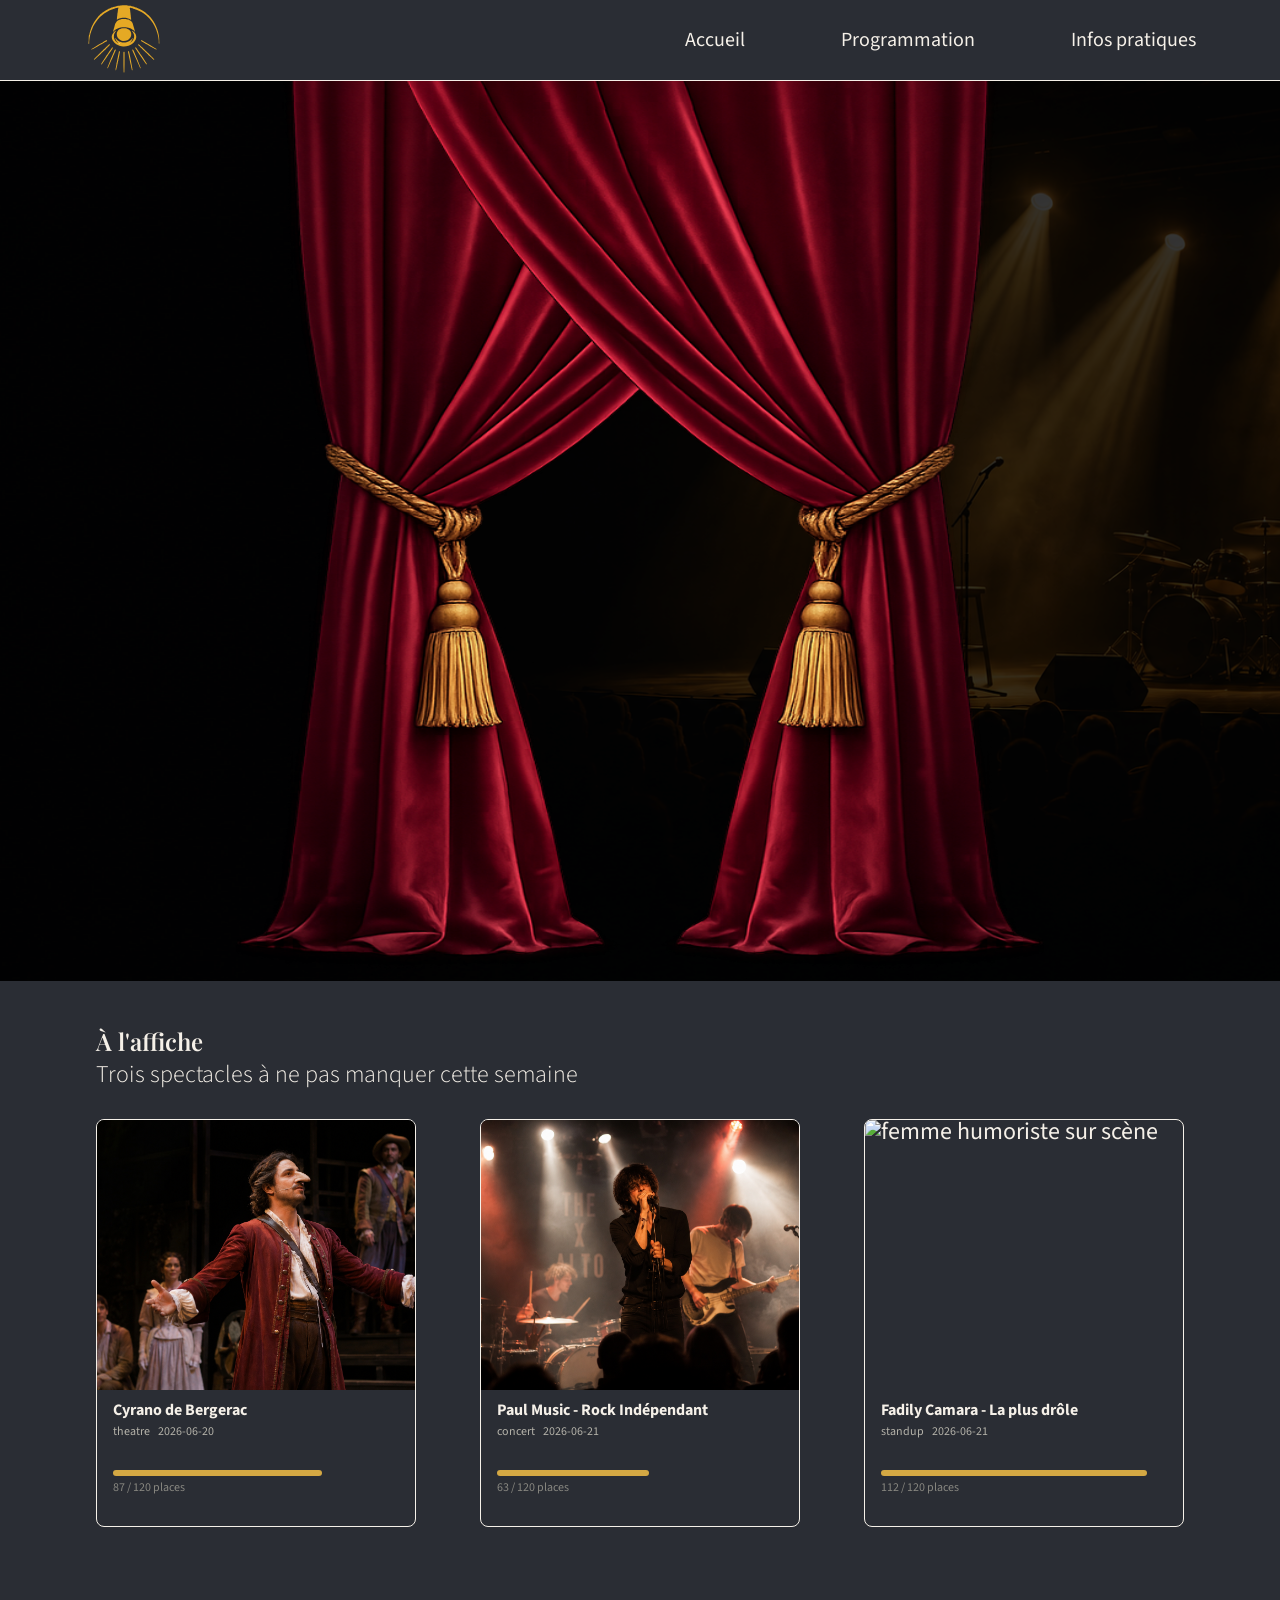
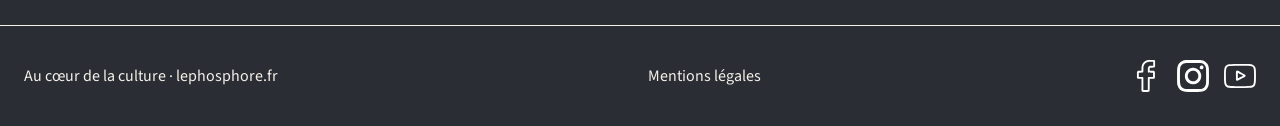
==== commit 9e1af6a5: ""Finish RGAA accessibility details, add image alt attributes, make SCSS more DRY, add ARIA labels, a" ====
--- a/index.html
+++ b/index.html
@@ -3,18 +3,28 @@
   <head>
     <meta charset="UTF-8" />
     <meta name="viewport" content="width=device-width, initial-scale=1.0" />
-    <title>Document</title>
+    <title>Le Phosphore | Théâtre, concerts et stand-up à Marseille</title>
     <link rel="stylesheet" href="assets/css/style.min.css" />
   </head>
   <body>
+    <!-- Insert header -->
     <div id="header"></div>
     <main>
+      <!-- Hero with curtain animation -->
       <div class="accueil">
         <section class="accueil__hero">
           <div class="accueil__hero__overlay" aria-hidden="true"></div>
           <div class="accueil__hero__curtain">
-            <img class="accueil__hero__curtain__left" src="/assets/img/rideau-gauche.webp" alt="" />
-            <img class="accueil__hero__curtain__right" src="/assets/img/rideau-droit.webp" alt="" />
+            <img
+              class="accueil__hero__curtain__left"
+              src="/assets/img/rideau-gauche.webp"
+              alt="image d'une moitié de rideau rouge"
+            />
+            <img
+              class="accueil__hero__curtain__right"
+              src="/assets/img/rideau-droit.webp"
+              alt="image d'une moitié de rideau rouge"
+            />
           </div>
           <div class="accueil__hero__content">
             <span>LE PHOSPHORE</span>
@@ -26,19 +36,24 @@
             <a href="pages/programmation.html" class="accueil__hero__cta">Voir la programmation</a>
           </div>
         </section>
+
+        <!-- Featured shows -->
         <section class="accueil__featured-shows">
           <div class="accueil__featured-shows__text">
             <h3>À l'affiche</h3>
             <span>Trois spectacles à ne pas manquer cette semaine</span>
           </div>
 
-          <!-- js cards -->
+          <!-- Js cards -->
           <div class="accueil__featured-shows__cards" id="featured-cards"></div>
         </section>
       </div>
+
+      <!-- Insert footer -->
       <div id="footer"></div>
     </main>
-    <!-- JavaScript dependencies -->
+
+    <!-- Js dependencies -->
     <!-- GSAP library -->
     <script src="https://cdn.jsdelivr.net/npm/gsap@3.12.5/dist/gsap.min.js"></script>
     <script src="https://cdn.jsdelivr.net/npm/jquery@3.7.1/dist/jquery.min.js"></script>
--- a/assets/css/style.min.css
+++ b/assets/css/style.min.css
@@ -1 +1 @@
-html,body,div,span,applet,object,iframe,h1,h2,h3,h4,h5,h6,p,blockquote,pre,a,abbr,acronym,address,big,cite,code,del,dfn,em,img,ins,kbd,q,s,samp,small,strike,strong,sub,sup,tt,var,b,u,i,center,dl,dt,dd,ol,ul,li,fieldset,form,label,legend,table,caption,tbody,tfoot,thead,tr,th,td,article,aside,canvas,details,embed,figure,figcaption,footer,header,hgroup,menu,nav,output,ruby,section,summary,time,mark,audio,video{margin:0;padding:0;border:0;font-size:100%;font:inherit;vertical-align:baseline}article,aside,details,figcaption,figure,footer,header,hgroup,menu,nav,section{display:block}body{line-height:1}ol,ul{list-style:none}blockquote,q{quotes:none}blockquote:before,blockquote:after,q:before,q:after{content:"";content:none}table{border-collapse:collapse;border-spacing:0}@font-face{font-family:"source-sans";src:url(/assets/fonts/Source-Sans-3/SourceSans3-Regular.ttf)}@font-face{font-family:"source-sans-light";src:url(/assets/fonts/Source-Sans-3/SourceSans3-Light.ttf)}@font-face{font-family:"source-sans-bold";src:url(/assets/fonts/Source-Sans-3/SourceSans3-Bold.ttf)}@font-face{font-family:"playfair-display-bold";src:url(/assets/fonts/Playfair-Display/PlayfairDisplay-Bold.ttf)}@font-face{font-family:"playfair-display-semibold";src:url(/assets/fonts/Playfair-Display/PlayfairDisplay-SemiBold.ttf)}html{background-color:#2a2d34;color:#f5f0e8;font-size:87.5%;font-family:"source-sans"}@media(min-width: 768px){html{font-size:100%}}a{text-decoration:none;color:inherit}#header,#footer{margin:0;padding:0}.components__footer{border-top:solid .3px #f5f0e8;display:flex;flex-direction:column;align-items:center;margin-top:50px;padding:50px 0 50px 0}.components__footer__logos{display:flex;flex-direction:row;gap:15px;height:2rem}.components__footer__logos img{height:100%;width:auto;filter:brightness(0) invert(1)}.components__footer p{padding:16px 16px}.components__header{height:4rem;display:flex;align-items:center;justify-content:space-between;padding:18px 18px;border-bottom:solid .3px #f5f0e8;background-color:#2a2d34}.components__header img{height:5rem;width:auto}.components__header__navbar{position:fixed;box-sizing:border-box;top:0;left:0;width:100%;height:50vh;background-color:rgba(107,29,58,.8);display:flex;flex-direction:column;justify-content:center;align-items:flex-end;padding-right:2rem;gap:3rem;font-size:1.5rem;letter-spacing:.2rem;transform:translateY(-100%);transition:transform .5s ease;backdrop-filter:blur(10px)}.components__header__navbar.is-open{transform:translateY(0)}.components__header__burger{margin-left:auto;background:none;border:none;cursor:pointer;z-index:101}.components__header__burger img:last-child{display:none}.components__header__burger.is-open img:first-child{display:none}.components__header__burger.is-open img:last-child{display:block}.components__header__burger img{filter:brightness(0) saturate(100%) invert(68%) sepia(60%) saturate(500%) hue-rotate(5deg) brightness(95%);transition:opacity .3s ease}.accueil{font-size:1.5rem}.accueil__hero{min-height:100vh;background-image:url("/assets/img/scene-principale.webp");background-size:cover;background-position:center;background-repeat:no-repeat;display:flex;text-align:center;flex-direction:column;justify-content:center;align-items:center;font-size:1.5rem;position:relative;overflow:hidden}.accueil__hero__overlay{position:absolute;width:100%;height:100%;background-color:#000;z-index:3;pointer-events:none}.accueil__hero__curtain{position:absolute;z-index:4;display:flex;flex-direction:row;justify-content:space-between;width:100%;height:100%;top:0;left:0;object-fit:cover}.accueil__hero__curtain__left{width:100%}.accueil__hero__curtain__right{width:100%;display:none}.accueil__hero__content{position:relative;z-index:5;display:flex;flex-direction:column;align-items:center;gap:3rem;max-width:30rem}.accueil__hero__cta{background-color:#d4a843;width:10.5rem;padding:.5rem 1.5rem;border-radius:8px;color:#2a2d34;font-size:1.5rem}.accueil__hero__cta:hover{background-color:#6b1d3a;color:#f5f0e8;scale:1.1;transition:200ms}.accueil__hero span{font-size:2rem;font-family:"source-sans-light";color:#d4a843}.accueil__hero h1{font-size:3rem;font-family:"playfair-display-bold"}.accueil__featured-shows{padding:40px 16px}.accueil__featured-shows__text{font-family:"source-sans-light";display:flex;flex-direction:column;gap:10px}.accueil__featured-shows__text h3{font-family:"playfair-display-semibold"}.accueil__featured-shows #featured-cards{display:flex;flex-direction:column;gap:1rem;padding-top:2rem}.accueil__featured-shows .programmation__card{flex:1;border:solid .3px #f5f0e8;border-radius:8px;overflow:hidden}.accueil__featured-shows .programmation__card__image{width:100%;height:200px;object-fit:cover;object-position:center;display:block}.accueil__featured-shows .programmation__card__titre{font-family:"source-sans-bold";font-size:1rem;padding:.75rem 1rem .25rem}.accueil__featured-shows .programmation__card__meta{padding:0 1rem 1rem;display:flex;gap:.5rem}.accueil__featured-shows .programmation__card__type,.accueil__featured-shows .programmation__card__date{font-size:.75rem;color:#b4b2a9}.programmation__text{display:flex;flex-direction:column;gap:20px;padding-bottom:40px}.programmation__text h1{font-size:2rem;font-family:"playfair-display-bold"}.programmation__filters{display:flex;flex-direction:column;flex-wrap:wrap;gap:3rem}.programmation__filters a.active{background-color:#d4a843;color:#2a2d34;border-color:#d4a843}.programmation__filters a{border:solid .3px #f5f0e8;border-radius:14px;padding:8px 12px}.programmation__filters__buttons{display:flex;flex-direction:column;gap:3rem}.programmation__filters__buttons__left,.programmation__filters__buttons__right{display:flex;flex-wrap:wrap;gap:.5rem}.programmation__filters__buttons__left p,.programmation__filters__buttons__right p{width:100%}.programmation__body{padding:40px 16px}.programmation__checkbox{display:flex;align-items:center;gap:.3rem}.programmation__cards{display:grid;grid-template-columns:1fr;gap:2rem;margin-top:2rem}.programmation__card{border:solid .3px #f5f0e8;border-radius:8px;overflow:hidden;display:flex;flex-direction:column}.programmation__card__image{width:100%;height:150px;object-fit:cover}.programmation__card__titre{font-family:"source-sans-bold";font-size:1rem;padding:.75rem 1rem .25rem 1rem}.programmation__card__meta{display:flex;flex-direction:row;gap:.3rem;padding:.25rem 1rem;font-size:.8rem;color:#a0a0a0}.programmation__card__button{background:none;border:none;color:#d4a843;padding:.5rem 1rem;cursor:pointer;font-size:.85rem;text-align:left;display:flex;align-items:center;gap:.5rem}.programmation__card__button:hover{opacity:.8}.programmation__card__details{display:none;flex-direction:column;gap:1rem;padding:1rem;border-top:solid .3px #f5f0e8;margin-top:.5rem}.programmation__card__details.is-open{display:flex}.programmation__card__details__meta{display:flex;gap:1.5rem;flex-wrap:wrap}.programmation__card__prix{font-family:"playfair-display-bold";font-size:1.5rem;color:#d4a843}.programmation__card__horaire,.programmation__card__duree,.programmation__card__artiste{font-size:.875rem;color:#b4b2a9}.programmation__card__description{font-size:.875rem;line-height:1.6;color:#f5f0e8;font-style:italic}.infos__text{display:flex;flex-direction:column;gap:1rem;padding-bottom:40px}.infos__text h1{font-size:2rem;font-family:"playfair-display-bold"}.infos__body{padding:40px 16px}.infos__card-section{display:flex;flex-direction:column;gap:1rem}.infos__card-section__plan{border:solid .3px #f5f0e8;border-radius:8px;padding:1rem;display:flex;flex-direction:column;gap:1rem}.infos__card-section__plan img{width:100%;height:auto}.infos__card-section__plan h2{font-family:"source-sans-bold";font-size:1rem}.infos__card-section__top{display:flex;flex-direction:column;gap:1rem}.infos__card-section__bottom{display:flex;flex-direction:column;gap:1rem}.infos__card-section__card{border:solid .3px #f5f0e8;border-radius:8px;display:flex;flex-direction:row;align-items:center;padding:1rem;gap:1rem}.infos__card-section__card__access{border:solid .3px #f5f0e8;border-radius:8px;display:flex;flex-direction:column;padding:1rem;gap:1rem}.infos__card-section__card__access h2{font-family:"source-sans-bold";font-size:1rem}.infos__card-section__card__tarif{border:solid .3px #f5f0e8;border-radius:8px;display:flex;flex-direction:column;padding:1rem;gap:1rem}.infos__card-section__card__tarif--individual{display:flex;justify-content:space-between;border-bottom:solid .3px #f5f0e8;padding-bottom:1rem}.infos__card-section__card__tarif--individual span{color:#d4a843;font-family:"source-sans-bold"}.infos__card-section__card__tarif h2{font-family:"source-sans-bold";font-size:1rem}.infos__card-section__card img{width:3rem;height:3rem}.infos__card-section__card__text{display:flex;flex-direction:column;gap:.5rem}.infos__card-section__card__text h2{font-family:"source-sans-bold";font-size:1rem}@media(min-width: 1024px){.components__footer{display:flex;flex-direction:row;justify-content:space-between;padding:34px 24px 34px 24px}.components__header{padding:8px 84px 8px 84px}.components__header__navbar{display:flex;flex-direction:row;gap:96px;font-size:1.25rem;position:static;transform:none;height:auto;width:auto;background-color:rgba(0,0,0,0);padding-right:0;letter-spacing:normal;justify-content:unset;align-items:unset}.components__header__burger{display:none}.accueil__hero__content{max-width:50rem}.accueil__hero__curtain{position:absolute;z-index:4;display:flex;flex-direction:row;justify-content:space-between;width:100%;height:100%;top:0;left:0;object-fit:cover}.accueil__hero__curtain__left{width:100%}.accueil__hero__curtain__right{width:100%;display:block}.accueil__featured-shows{padding:80px}.accueil__featured-shows #featured-cards{flex-direction:row}.programmation__body{padding:80px}.programmation__filters{display:flex;flex-direction:row;gap:3rem}.programmation__filters__buttons{display:flex;flex-direction:row;gap:2rem}.programmation__filters__buttons__left{border-right:solid .3px #f5f0e8;padding-right:2rem}.programmation__checkbox{padding-top:2rem}.programmation__cards{grid-template-columns:repeat(3, 1fr)}.infos__card-section__top{display:grid;grid-template-columns:repeat(3, 1fr);gap:2rem}.infos__card-section__bottom{display:flex;flex-direction:row;gap:2rem}.infos__card-section__card{flex-direction:column;align-items:flex-start}.infos__card-section__card__access{flex:2}.infos__card-section__card__tarif{flex:1}}#soldout{appearance:none;width:1rem;height:1rem;border:solid .3px #f5f0e8;border-radius:3px;background-color:#2a2d34;cursor:pointer}#soldout:checked{background-color:#d4a843}#header{position:sticky;top:0;z-index:100}+html,body,div,span,applet,object,iframe,h1,h2,h3,h4,h5,h6,p,blockquote,pre,a,abbr,acronym,address,big,cite,code,del,dfn,em,img,ins,kbd,q,s,samp,small,strike,strong,sub,sup,tt,var,b,u,i,center,dl,dt,dd,ol,ul,li,fieldset,form,label,legend,table,caption,tbody,tfoot,thead,tr,th,td,article,aside,canvas,details,embed,figure,figcaption,footer,header,hgroup,menu,nav,output,ruby,section,summary,time,mark,audio,video{margin:0;padding:0;border:0;font-size:100%;font:inherit;vertical-align:baseline}article,aside,details,figcaption,figure,footer,header,hgroup,menu,nav,section{display:block}body{line-height:1}ol,ul{list-style:none}blockquote,q{quotes:none}blockquote:before,blockquote:after,q:before,q:after{content:"";content:none}table{border-collapse:collapse;border-spacing:0}@font-face{font-family:"source-sans";src:url(/assets/fonts/Source-Sans-3/SourceSans3-Regular.ttf)}@font-face{font-family:"source-sans-light";src:url(/assets/fonts/Source-Sans-3/SourceSans3-Light.ttf)}@font-face{font-family:"source-sans-bold";src:url(/assets/fonts/Source-Sans-3/SourceSans3-Bold.ttf)}@font-face{font-family:"playfair-display-bold";src:url(/assets/fonts/Playfair-Display/PlayfairDisplay-Bold.ttf)}@font-face{font-family:"playfair-display-semibold";src:url(/assets/fonts/Playfair-Display/PlayfairDisplay-SemiBold.ttf)}html{background-color:#2a2d34;color:#f5f0e8;font-size:87.5%;font-family:"source-sans"}@media(min-width: 768px){html{font-size:100%}}a{text-decoration:none;color:inherit}#header,#footer{margin:0;padding:0}#header{position:sticky;top:0;z-index:100}#soldout{appearance:none;width:1rem;height:1rem;border:solid .3px #f5f0e8;border-radius:3px;background-color:#2a2d34;cursor:pointer}#soldout:checked{background-color:#d4a843}.components__footer{border-top:solid .3px #f5f0e8;display:flex;gap:2rem;flex-direction:column;align-items:center;margin-top:50px;padding:50px 0}.components__footer__logos{display:flex;flex-direction:row;gap:15px;height:2rem}.components__footer__logos img{height:100%;width:auto;filter:brightness(0) invert(1)}.components__header{height:4rem;display:flex;align-items:center;justify-content:space-between;padding:18px;border-bottom:solid .3px #f5f0e8;background-color:#2a2d34}.components__header img{height:5rem;width:auto}.components__header__navbar{position:fixed;box-sizing:border-box;top:0;left:0;width:100%;height:50vh;background-color:rgba(107,29,58,.8);display:flex;flex-direction:column;justify-content:center;align-items:flex-end;padding-right:2rem;gap:3rem;font-size:1.5rem;letter-spacing:.2rem;transform:translateY(-100%);transition:transform .5s ease;backdrop-filter:blur(10px)}.components__header__navbar.is-open{transform:translateY(0)}.components__header__burger{margin-left:auto;background:none;border:none;cursor:pointer;z-index:101}.components__header__burger img:last-child{display:none}.components__header__burger.is-open img:first-child{display:none}.components__header__burger.is-open img:last-child{display:block}.components__header__burger img{filter:brightness(0) saturate(100%) invert(68%) sepia(60%) saturate(500%) hue-rotate(5deg) brightness(95%);transition:opacity .3s ease}.accueil{font-size:1.5rem}.accueil__hero{min-height:100vh;background-image:url("/assets/img/scene-principale.webp");background-size:cover;background-position:center;background-repeat:no-repeat;display:flex;text-align:center;flex-direction:column;justify-content:center;align-items:center;font-size:1.5rem;position:relative;overflow:hidden}.accueil__hero__overlay{position:absolute;width:100%;height:100%;background-color:#000;z-index:3;pointer-events:none}.accueil__hero__curtain{position:absolute;top:0;left:0;z-index:4;display:flex;flex-direction:row;justify-content:space-between;width:100%;height:100%}.accueil__hero__curtain__left{width:100%}.accueil__hero__curtain__right{width:100%;display:none}.accueil__hero__content{position:relative;z-index:5;display:flex;flex-direction:column;align-items:center;gap:3rem;max-width:30rem}.accueil__hero__cta{background-color:#d4a843;width:10.5rem;padding:.5rem 1.5rem;border-radius:8px;color:#2a2d34;font-size:1.5rem;transition:200ms}.accueil__hero__cta:hover{background-color:#6b1d3a;color:#f5f0e8;scale:1.1}.accueil__hero span{font-size:2rem;font-family:"source-sans-light";color:#d4a843}.accueil__hero h1{font-family:"playfair-display-bold";font-size:3rem}.accueil__featured-shows{padding:3rem}.accueil__featured-shows__text{font-family:"source-sans-light";display:flex;flex-direction:column;gap:10px}.accueil__featured-shows__text h3{font-family:"playfair-display-semibold"}.accueil__featured-shows #featured-cards{display:flex;flex-direction:column;gap:4rem;padding-top:2rem}.accueil__featured-shows .programmation__card{flex:1;overflow:hidden}.accueil__featured-shows .programmation__card__image{width:100%;height:30vh;object-fit:cover;object-position:center;display:block}.accueil__featured-shows .programmation__card__titre{font-family:"source-sans-bold";font-size:1rem;padding:.75rem 1rem .25rem}.accueil__featured-shows .programmation__card__meta{display:flex;flex-direction:row;align-items:center;gap:.5rem;padding:.25rem 1rem 1rem}.accueil__featured-shows .programmation__card__type,.accueil__featured-shows .programmation__card__date{font-size:.75rem;color:#b4b2a9}.programmation__text{display:flex;flex-direction:column;gap:20px;padding-bottom:40px}.programmation__text h1{font-size:2rem;font-family:"playfair-display-bold"}.programmation__filters{display:flex;flex-direction:column;flex-wrap:wrap;gap:3rem}.programmation__filters button.active{background-color:#d4a843;color:#2a2d34;border-color:#d4a843}.programmation__filters button{border:solid .3px #f5f0e8;border-radius:14px;padding:8px 12px;background-color:#f5f0e8}.programmation__filters__buttons{display:flex;flex-direction:column;gap:3rem}.programmation__filters__buttons__left,.programmation__filters__buttons__right{display:flex;flex-wrap:wrap;gap:.5rem}.programmation__filters__buttons__left p,.programmation__filters__buttons__right p{width:100%}.programmation__body{padding:3rem}.programmation__checkbox{display:flex;align-items:center;gap:.3rem}.programmation__cards{display:grid;grid-template-columns:1fr;gap:3rem;margin-top:2rem}.programmation__card{border:solid .3px #f5f0e8;border-radius:8px;padding:0 0 2rem 0;display:flex;flex-direction:column;overflow:hidden}.programmation__card__image{width:100%;height:30vh;object-fit:cover}.programmation__card__titre{font-family:"source-sans-bold";font-size:1rem;padding:.75rem 1rem .25rem}.programmation__card__meta{display:flex;flex-direction:row;gap:.3rem;padding:.25rem 1rem;font-size:.8rem;color:#a0a0a0}.programmation__card__button{background:none;border:none;color:#d4a843;padding:.5rem 1rem;cursor:pointer;font-size:.85rem;text-align:left;display:flex;align-items:center;gap:.5rem}.programmation__card__button:hover{opacity:.8}.programmation__card__details{display:none;flex-direction:column;gap:1rem;padding:1rem;border-top:solid .3px #f5f0e8;margin-top:.5rem}.programmation__card__details.is-open{display:flex}.programmation__card__details__meta{display:flex;gap:1.5rem;flex-wrap:wrap}.programmation__card__prix{font-family:"playfair-display-bold";font-size:1.5rem;color:#d4a843}.programmation__card__horaire,.programmation__card__duree,.programmation__card__artiste{font-size:.875rem;color:#b4b2a9}.programmation__card__description{font-size:.875rem;line-height:1.6;color:#f5f0e8;font-style:italic}.programmation__card__progress{margin:1rem 1rem 0;height:auto;overflow:visible;background:none}.programmation__card__progress__bar{height:6px;background:#d4a843;border-radius:4px;transform-origin:left;animation:fillBar 1.5s ease-out forwards}.programmation__card__progress__label{display:block;font-size:.75rem;color:#888780;padding-top:.4rem}@keyframes fillBar{from{transform:scaleX(0)}to{transform:scaleX(1)}}.infos__text{display:flex;flex-direction:column;gap:1rem;padding-bottom:40px}.infos__text h1{font-size:2rem;font-family:"playfair-display-bold"}.infos__body{padding:2.5rem}.infos__card-section{display:flex;flex-direction:column;gap:2rem}.infos__card-section__top,.infos__card-section__bottom{display:flex;flex-direction:column;gap:1rem}.infos__card-section__plan{border:solid .3px #f5f0e8;border-radius:8px;padding:1rem;display:flex;flex-direction:column;gap:1rem}.infos__card-section__plan h2{font-family:"source-sans-bold";font-size:1rem}.infos__card-section__plan img{height:50rem;width:100%;object-fit:cover;border-radius:8px}.infos__card-section__card{border:solid .3px #f5f0e8;border-radius:8px;padding:1rem;display:flex;flex-direction:row;align-items:center;gap:2rem}.infos__card-section__card img{width:3rem;height:3rem}.infos__card-section__card__access,.infos__card-section__card__tarif{border:solid .3px #f5f0e8;border-radius:8px;padding:1rem;display:flex;flex-direction:column;gap:4rem}.infos__card-section__card__access h2,.infos__card-section__card__tarif h2{font-family:"source-sans-bold";font-size:1rem}.infos__card-section__card__access img{height:25rem;width:100%;object-fit:cover;border-radius:8px}.infos__card-section__card__tarif--individual{display:flex;justify-content:space-between;border-bottom:solid .3px #f5f0e8;padding-bottom:1rem}.infos__card-section__card__tarif--individual span{color:#d4a843;font-family:"source-sans-bold"}.infos__card-section__card__text{display:flex;flex-direction:column;gap:.5rem}.infos__card-section__card__text h2{font-family:"source-sans-bold";font-size:1rem}.tooltip-container{position:relative;display:inline-block}.tooltip-container:hover .tooltip,.tooltip-container:focus-within .tooltip{opacity:1;visibility:visible}.tooltip{position:absolute;bottom:2rem;right:1rem;background-color:#6b1d3a;color:#f5f0e8;border:solid .3px #d4a843;padding:.75rem 1rem;border-radius:8px;font-size:.875rem;text-align:center;opacity:0;visibility:hidden;transition:opacity .2s ease;z-index:10}.tooltip::after{content:"";position:absolute;top:100%;right:1.5rem;border-width:6px;border-style:solid;border-color:#6b1d3a rgba(0,0,0,0) rgba(0,0,0,0) rgba(0,0,0,0)}.mentions{padding:40px 16px}.mentions__content{max-width:900px;margin:0 auto}.mentions__content h1{font-family:"playfair-display-bold";font-size:2rem;margin-bottom:2rem}.mentions__content h2{font-family:"source-sans-bold";font-size:1.25rem;margin:2rem 0 1rem;color:#d4a843}.mentions__content p{line-height:1.7}@media(min-width: 1024px){.components__footer{display:flex;flex-direction:row;justify-content:space-between;padding:34px 24px}.components__header{padding:8px 84px}.components__header__navbar{display:flex;flex-direction:row;gap:96px;font-size:1.25rem;position:static;transform:none;height:auto;width:auto;background-color:rgba(0,0,0,0);padding-right:0;letter-spacing:normal;justify-content:unset;align-items:unset;backdrop-filter:none}.components__header__burger{display:none}.accueil__hero__content{max-width:50rem}.accueil__hero__curtain__right{display:block}.accueil__featured-shows{padding:3rem 6rem}.accueil__featured-shows #featured-cards{flex-direction:row}.programmation__body{padding:3rem 6rem}.programmation__filters{display:flex;flex-direction:row;gap:3rem;align-items:center}.programmation__filters__buttons{display:flex;flex-direction:row;gap:2rem}.programmation__filters__buttons__left{border-right:solid .3px #f5f0e8;padding-right:2rem}.programmation__checkbox{padding-top:2rem}.programmation__cards{grid-template-columns:repeat(3, 1fr)}.infos__body{padding:5rem}.infos__card-section__top{display:grid;grid-template-columns:repeat(3, 1fr);gap:2rem}.infos__card-section__bottom{display:flex;flex-direction:row;gap:2rem}.infos__card-section__card{flex-direction:column;align-items:flex-start}.infos__card-section__card__access{flex:2}.infos__card-section__card__tarif{flex:1}}
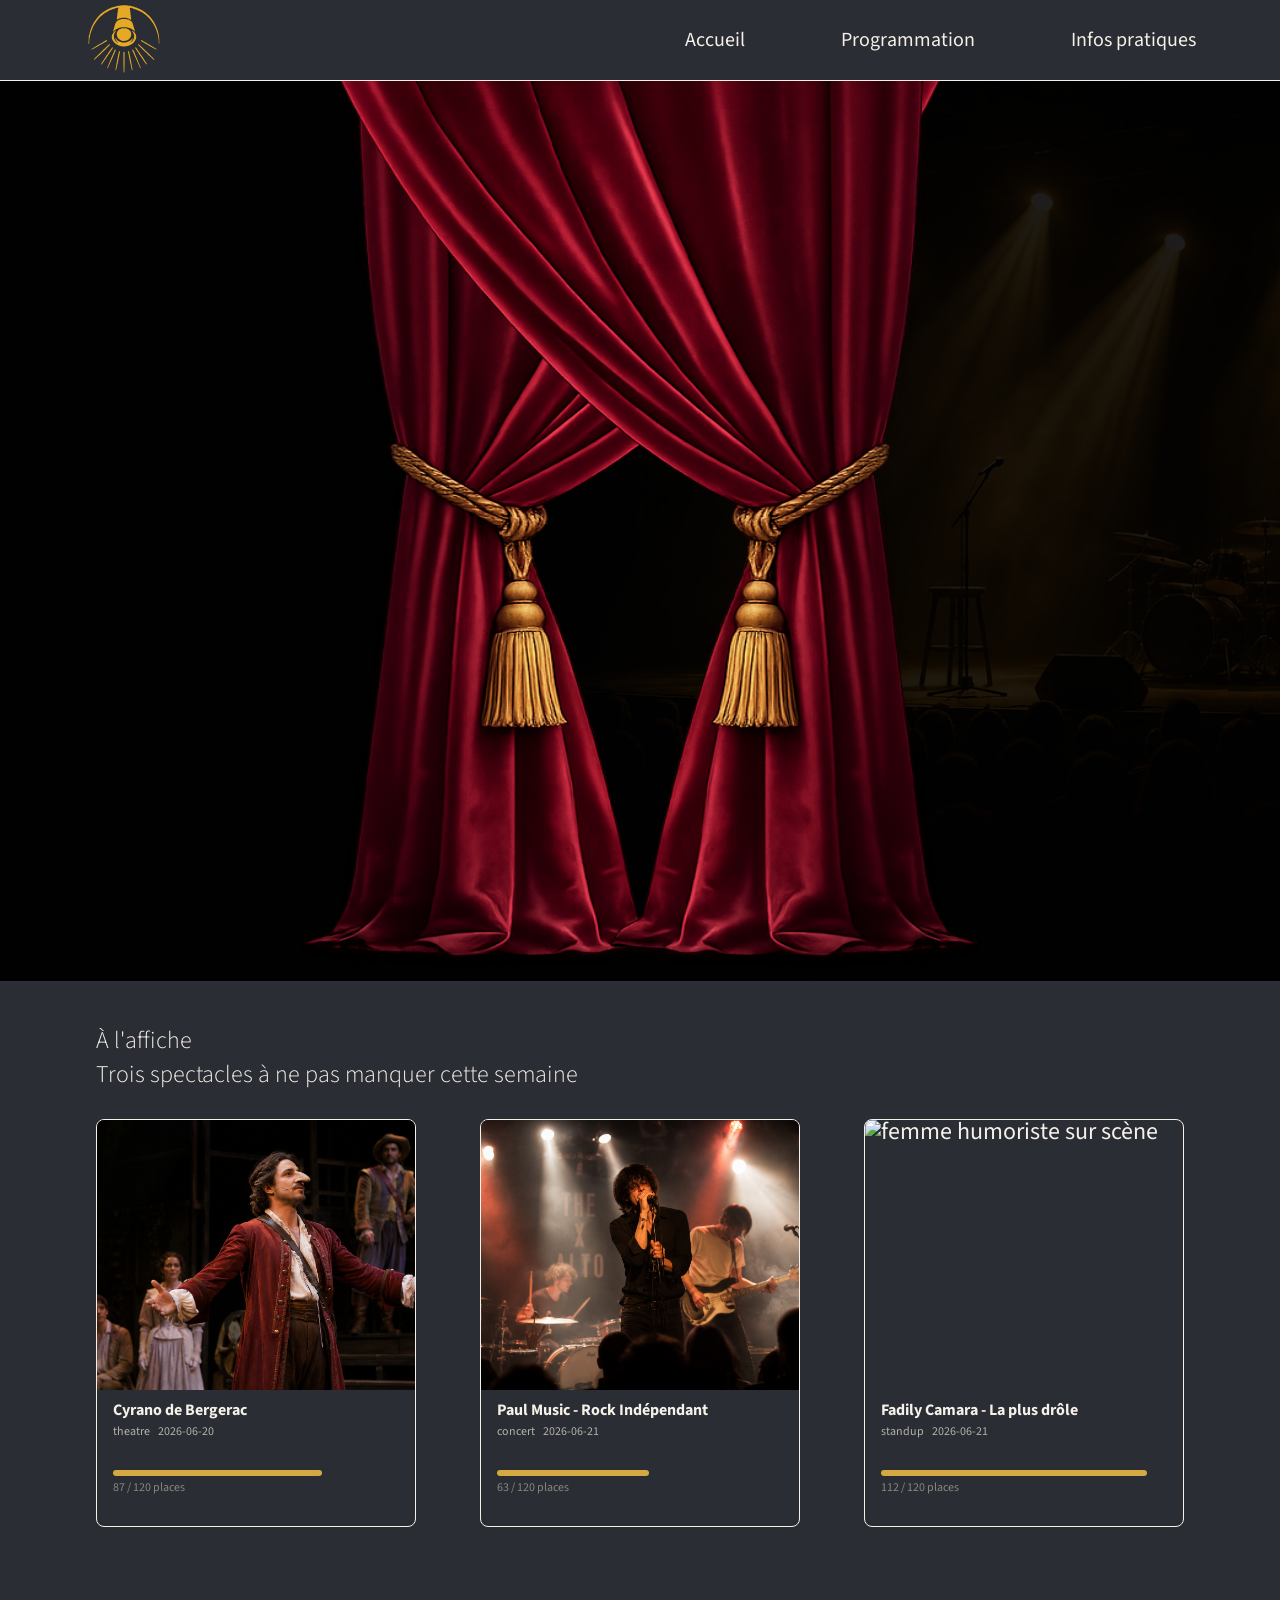
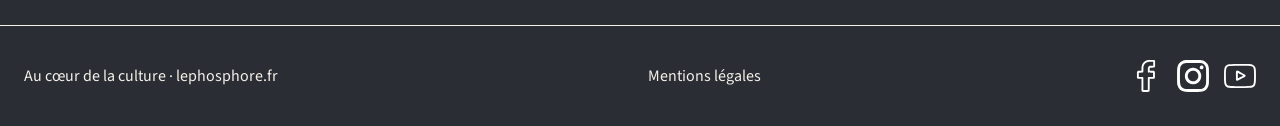
==== commit 2d218b12: ""correction w3c"" ====
--- a/index.html
+++ b/index.html
@@ -40,7 +40,7 @@
         <!-- Featured shows -->
         <section class="accueil__featured-shows">
           <div class="accueil__featured-shows__text">
-            <h3>À l'affiche</h3>
+            <h2>À l'affiche</h2>
             <span>Trois spectacles à ne pas manquer cette semaine</span>
           </div>
 
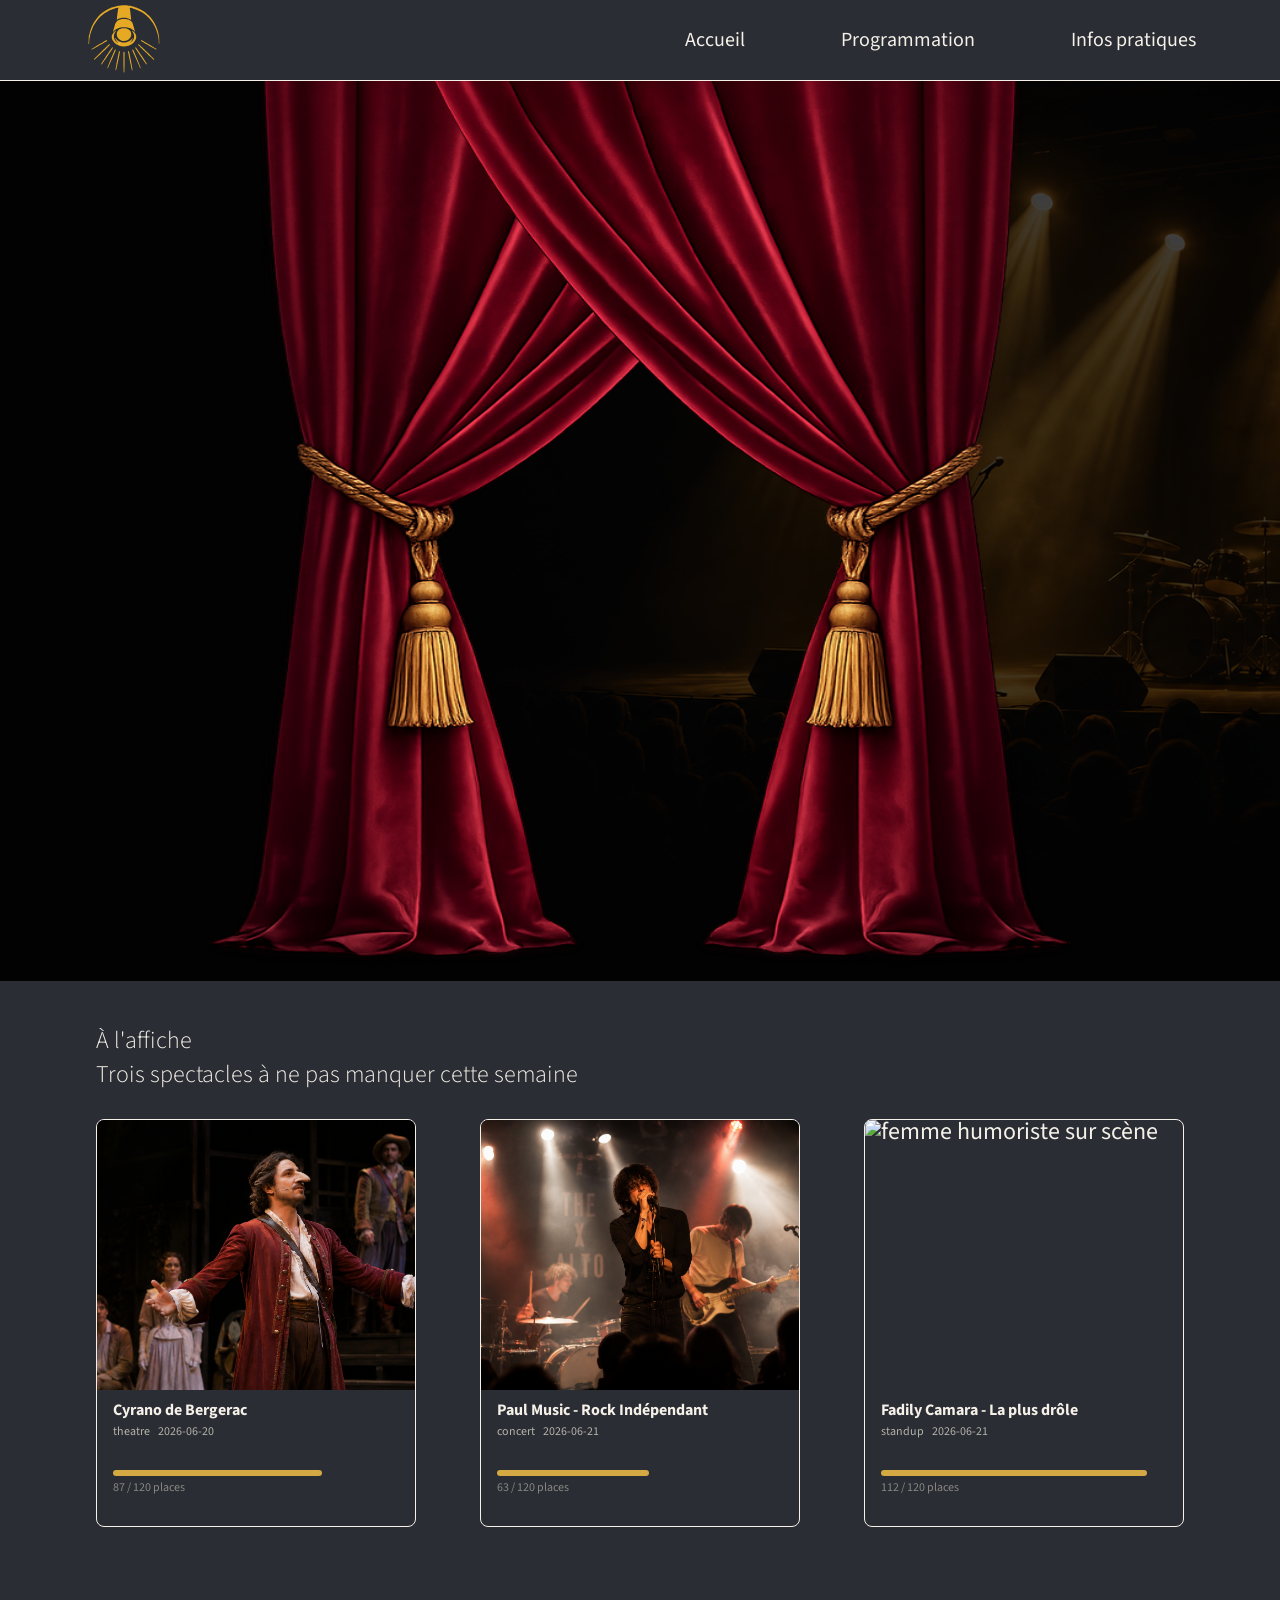
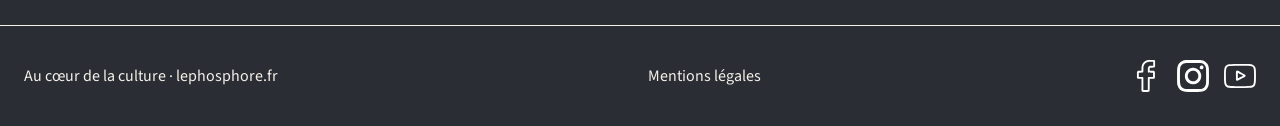
==== commit 21a00e40: ""Fixed image and page paths"" ====
--- a/index.html
+++ b/index.html
@@ -17,12 +17,12 @@
           <div class="accueil__hero__curtain">
             <img
               class="accueil__hero__curtain__left"
-              src="/assets/img/rideau-gauche.webp"
+              src="assets/img/rideau-gauche.webp"
               alt="image d'une moitié de rideau rouge"
             />
             <img
               class="accueil__hero__curtain__right"
-              src="/assets/img/rideau-droit.webp"
+              src="assets/img/rideau-droit.webp"
               alt="image d'une moitié de rideau rouge"
             />
           </div>
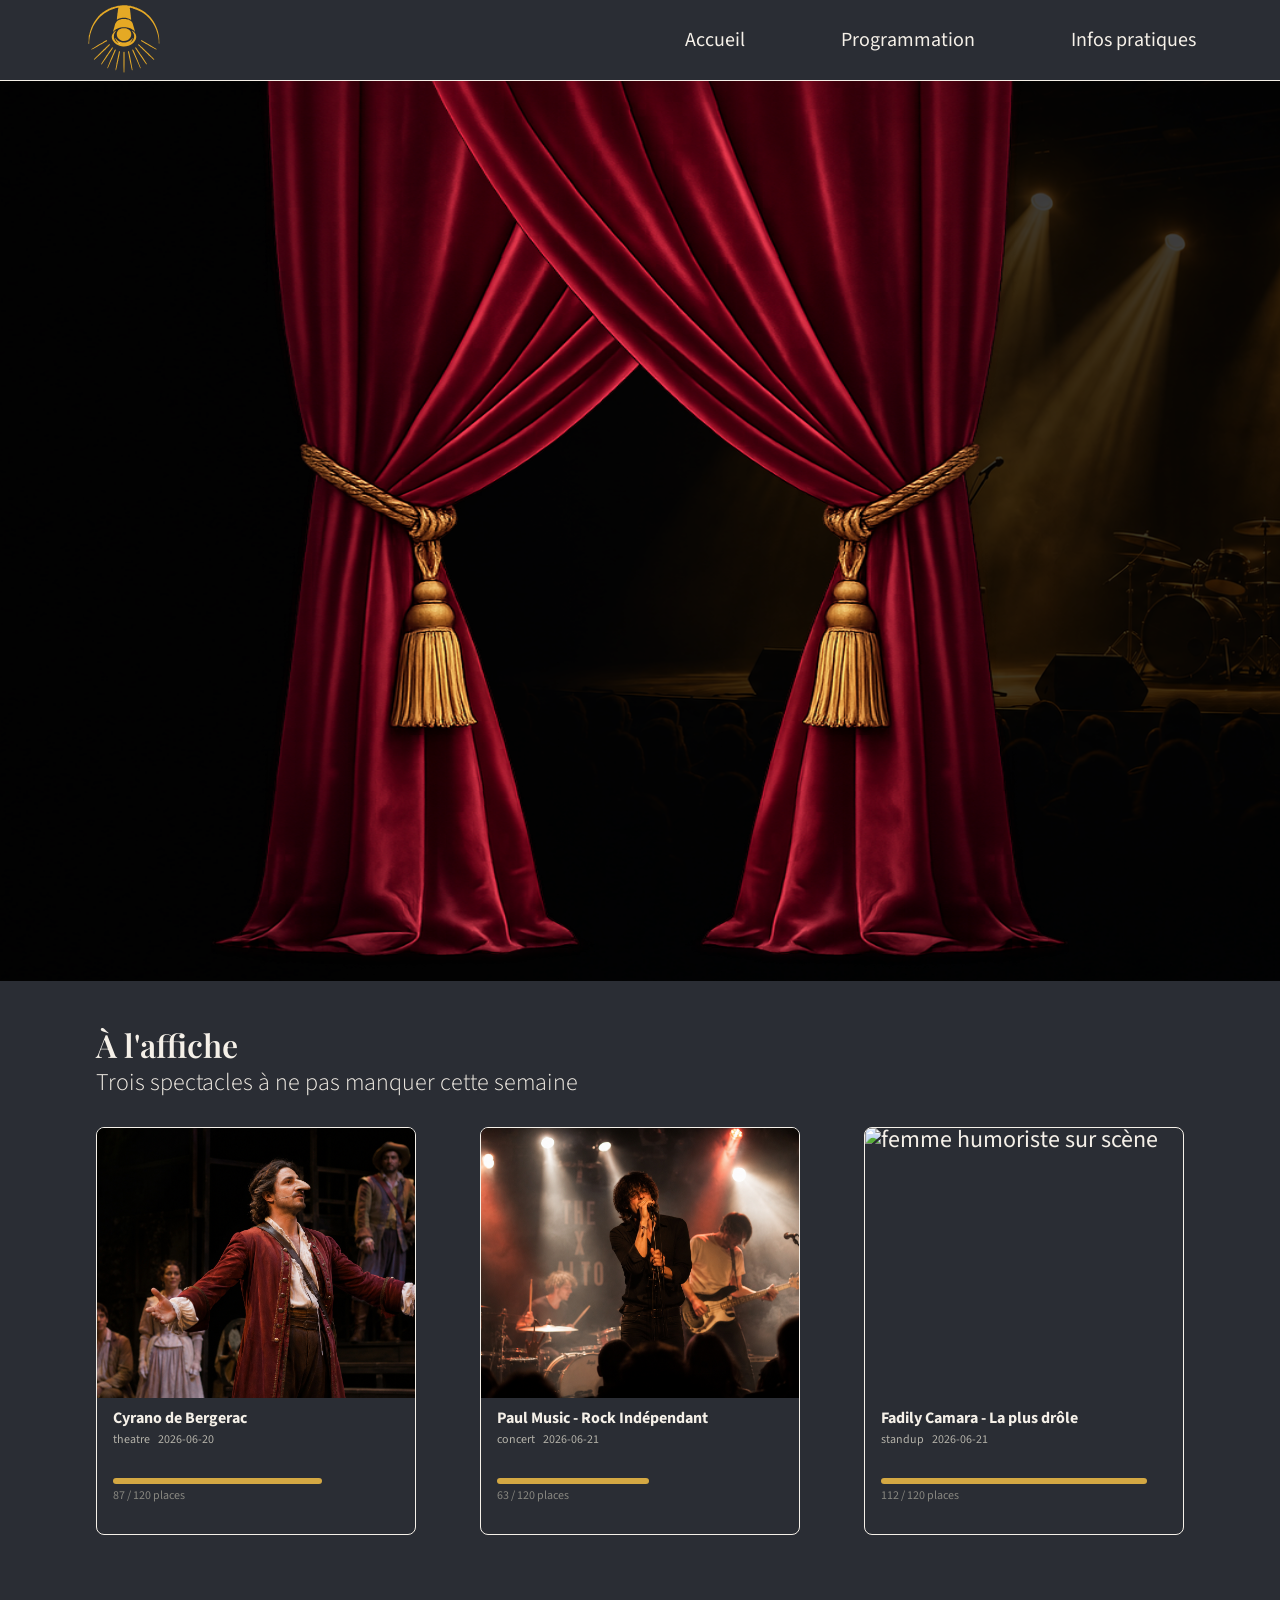
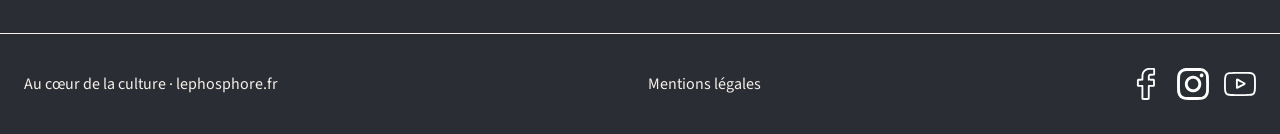
==== commit 9af647cd: ""last push"" ====
--- a/index.html
+++ b/index.html
@@ -4,7 +4,7 @@
     <meta charset="UTF-8" />
     <meta name="viewport" content="width=device-width, initial-scale=1.0" />
     <title>Le Phosphore | Théâtre, concerts et stand-up à Marseille</title>
-    <link rel="stylesheet" href="assets/css/style.min.css" />
+    <link rel="stylesheet" href="/assets/css/style.min.css" />
   </head>
   <body>
     <!-- Insert header -->
@@ -17,12 +17,12 @@
           <div class="accueil__hero__curtain">
             <img
               class="accueil__hero__curtain__left"
-              src="assets/img/rideau-gauche.webp"
+              src="/assets/img/rideau-gauche.webp"
               alt="image d'une moitié de rideau rouge"
             />
             <img
               class="accueil__hero__curtain__right"
-              src="assets/img/rideau-droit.webp"
+              src="/assets/img/rideau-droit.webp"
               alt="image d'une moitié de rideau rouge"
             />
           </div>
@@ -57,6 +57,6 @@
     <!-- GSAP library -->
     <script src="https://cdn.jsdelivr.net/npm/gsap@3.12.5/dist/gsap.min.js"></script>
     <script src="https://cdn.jsdelivr.net/npm/jquery@3.7.1/dist/jquery.min.js"></script>
-    <script src="assets/js/script.js"></script>
+    <script src="/assets/js/script.js"></script>
   </body>
 </html>
--- a/assets/css/style.min.css
+++ b/assets/css/style.min.css
@@ -1 +1 @@
-html,body,div,span,applet,object,iframe,h1,h2,h3,h4,h5,h6,p,blockquote,pre,a,abbr,acronym,address,big,cite,code,del,dfn,em,img,ins,kbd,q,s,samp,small,strike,strong,sub,sup,tt,var,b,u,i,center,dl,dt,dd,ol,ul,li,fieldset,form,label,legend,table,caption,tbody,tfoot,thead,tr,th,td,article,aside,canvas,details,embed,figure,figcaption,footer,header,hgroup,menu,nav,output,ruby,section,summary,time,mark,audio,video{margin:0;padding:0;border:0;font-size:100%;font:inherit;vertical-align:baseline}article,aside,details,figcaption,figure,footer,header,hgroup,menu,nav,section{display:block}body{line-height:1}ol,ul{list-style:none}blockquote,q{quotes:none}blockquote:before,blockquote:after,q:before,q:after{content:"";content:none}table{border-collapse:collapse;border-spacing:0}@font-face{font-family:"source-sans";src:url(/assets/fonts/Source-Sans-3/SourceSans3-Regular.ttf)}@font-face{font-family:"source-sans-light";src:url(/assets/fonts/Source-Sans-3/SourceSans3-Light.ttf)}@font-face{font-family:"source-sans-bold";src:url(/assets/fonts/Source-Sans-3/SourceSans3-Bold.ttf)}@font-face{font-family:"playfair-display-bold";src:url(/assets/fonts/Playfair-Display/PlayfairDisplay-Bold.ttf)}@font-face{font-family:"playfair-display-semibold";src:url(/assets/fonts/Playfair-Display/PlayfairDisplay-SemiBold.ttf)}html{background-color:#2a2d34;color:#f5f0e8;font-size:87.5%;font-family:"source-sans"}@media(min-width: 768px){html{font-size:100%}}a{text-decoration:none;color:inherit}#header,#footer{margin:0;padding:0}#header{position:sticky;top:0;z-index:100}#soldout{appearance:none;width:1rem;height:1rem;border:solid .3px #f5f0e8;border-radius:3px;background-color:#2a2d34;cursor:pointer}#soldout:checked{background-color:#d4a843}.components__footer{border-top:solid .3px #f5f0e8;display:flex;gap:2rem;flex-direction:column;align-items:center;margin-top:50px;padding:50px 0}.components__footer__logos{display:flex;flex-direction:row;gap:15px;height:2rem}.components__footer__logos img{height:100%;width:auto;filter:brightness(0) invert(1)}.components__header{height:4rem;display:flex;align-items:center;justify-content:space-between;padding:18px;border-bottom:solid .3px #f5f0e8;background-color:#2a2d34}.components__header img{height:5rem;width:auto}.components__header__navbar{position:fixed;box-sizing:border-box;top:0;left:0;width:100%;height:50vh;background-color:rgba(107,29,58,.8);display:flex;flex-direction:column;justify-content:center;align-items:flex-end;padding-right:2rem;gap:3rem;font-size:1.5rem;letter-spacing:.2rem;transform:translateY(-100%);transition:transform .5s ease;backdrop-filter:blur(10px)}.components__header__navbar.is-open{transform:translateY(0)}.components__header__burger{margin-left:auto;background:none;border:none;cursor:pointer;z-index:101}.components__header__burger img:last-child{display:none}.components__header__burger.is-open img:first-child{display:none}.components__header__burger.is-open img:last-child{display:block}.components__header__burger img{filter:brightness(0) saturate(100%) invert(68%) sepia(60%) saturate(500%) hue-rotate(5deg) brightness(95%);transition:opacity .3s ease}.accueil{font-size:1.5rem}.accueil__hero{min-height:100vh;background-image:url("/assets/img/scene-principale.webp");background-size:cover;background-position:center;background-repeat:no-repeat;display:flex;text-align:center;flex-direction:column;justify-content:center;align-items:center;font-size:1.5rem;position:relative;overflow:hidden}.accueil__hero__overlay{position:absolute;width:100%;height:100%;background-color:#000;z-index:3;pointer-events:none}.accueil__hero__curtain{position:absolute;top:0;left:0;z-index:4;display:flex;flex-direction:row;justify-content:space-between;width:100%;height:100%}.accueil__hero__curtain__left{width:100%}.accueil__hero__curtain__right{width:100%;display:none}.accueil__hero__content{position:relative;z-index:5;display:flex;flex-direction:column;align-items:center;gap:3rem;max-width:30rem}.accueil__hero__cta{background-color:#d4a843;width:10.5rem;padding:.5rem 1.5rem;border-radius:8px;color:#2a2d34;font-size:1.5rem;transition:200ms}.accueil__hero__cta:hover{background-color:#6b1d3a;color:#f5f0e8;scale:1.1}.accueil__hero span{font-size:2rem;font-family:"source-sans-light";color:#d4a843}.accueil__hero h1{font-family:"playfair-display-bold";font-size:3rem}.accueil__featured-shows{padding:3rem}.accueil__featured-shows__text{font-family:"source-sans-light";display:flex;flex-direction:column;gap:10px}.accueil__featured-shows__text h3{font-family:"playfair-display-semibold"}.accueil__featured-shows #featured-cards{display:flex;flex-direction:column;gap:4rem;padding-top:2rem}.accueil__featured-shows .programmation__card{flex:1;overflow:hidden}.accueil__featured-shows .programmation__card__image{width:100%;height:30vh;object-fit:cover;object-position:center;display:block}.accueil__featured-shows .programmation__card__titre{font-family:"source-sans-bold";font-size:1rem;padding:.75rem 1rem .25rem}.accueil__featured-shows .programmation__card__meta{display:flex;flex-direction:row;align-items:center;gap:.5rem;padding:.25rem 1rem 1rem}.accueil__featured-shows .programmation__card__type,.accueil__featured-shows .programmation__card__date{font-size:.75rem;color:#b4b2a9}.programmation__text{display:flex;flex-direction:column;gap:20px;padding-bottom:40px}.programmation__text h1{font-size:2rem;font-family:"playfair-display-bold"}.programmation__filters{display:flex;flex-direction:column;flex-wrap:wrap;gap:3rem}.programmation__filters button.active{background-color:#d4a843;color:#2a2d34;border-color:#d4a843}.programmation__filters button{border:solid .3px #f5f0e8;border-radius:14px;padding:8px 12px;background-color:#f5f0e8}.programmation__filters__buttons{display:flex;flex-direction:column;gap:3rem}.programmation__filters__buttons__left,.programmation__filters__buttons__right{display:flex;flex-wrap:wrap;gap:.5rem}.programmation__filters__buttons__left p,.programmation__filters__buttons__right p{width:100%}.programmation__body{padding:3rem}.programmation__checkbox{display:flex;align-items:center;gap:.3rem}.programmation__cards{display:grid;grid-template-columns:1fr;gap:3rem;margin-top:2rem}.programmation__card{border:solid .3px #f5f0e8;border-radius:8px;padding:0 0 2rem 0;display:flex;flex-direction:column;overflow:hidden}.programmation__card__image{width:100%;height:30vh;object-fit:cover}.programmation__card__titre{font-family:"source-sans-bold";font-size:1rem;padding:.75rem 1rem .25rem}.programmation__card__meta{display:flex;flex-direction:row;gap:.3rem;padding:.25rem 1rem;font-size:.8rem;color:#a0a0a0}.programmation__card__button{background:none;border:none;color:#d4a843;padding:.5rem 1rem;cursor:pointer;font-size:.85rem;text-align:left;display:flex;align-items:center;gap:.5rem}.programmation__card__button:hover{opacity:.8}.programmation__card__details{display:none;flex-direction:column;gap:1rem;padding:1rem;border-top:solid .3px #f5f0e8;margin-top:.5rem}.programmation__card__details.is-open{display:flex}.programmation__card__details__meta{display:flex;gap:1.5rem;flex-wrap:wrap}.programmation__card__prix{font-family:"playfair-display-bold";font-size:1.5rem;color:#d4a843}.programmation__card__horaire,.programmation__card__duree,.programmation__card__artiste{font-size:.875rem;color:#b4b2a9}.programmation__card__description{font-size:.875rem;line-height:1.6;color:#f5f0e8;font-style:italic}.programmation__card__progress{margin:1rem 1rem 0;height:auto;overflow:visible;background:none}.programmation__card__progress__bar{height:6px;background:#d4a843;border-radius:4px;transform-origin:left;animation:fillBar 1.5s ease-out forwards}.programmation__card__progress__label{display:block;font-size:.75rem;color:#888780;padding-top:.4rem}@keyframes fillBar{from{transform:scaleX(0)}to{transform:scaleX(1)}}.infos__text{display:flex;flex-direction:column;gap:1rem;padding-bottom:40px}.infos__text h1{font-size:2rem;font-family:"playfair-display-bold"}.infos__body{padding:2.5rem}.infos__card-section{display:flex;flex-direction:column;gap:2rem}.infos__card-section__top,.infos__card-section__bottom{display:flex;flex-direction:column;gap:1rem}.infos__card-section__plan{border:solid .3px #f5f0e8;border-radius:8px;padding:1rem;display:flex;flex-direction:column;gap:1rem}.infos__card-section__plan h2{font-family:"source-sans-bold";font-size:1rem}.infos__card-section__plan img{height:50rem;width:100%;object-fit:cover;border-radius:8px}.infos__card-section__card{border:solid .3px #f5f0e8;border-radius:8px;padding:1rem;display:flex;flex-direction:row;align-items:center;gap:2rem}.infos__card-section__card img{width:3rem;height:3rem}.infos__card-section__card__access,.infos__card-section__card__tarif{border:solid .3px #f5f0e8;border-radius:8px;padding:1rem;display:flex;flex-direction:column;gap:4rem}.infos__card-section__card__access h2,.infos__card-section__card__tarif h2{font-family:"source-sans-bold";font-size:1rem}.infos__card-section__card__access img{height:25rem;width:100%;object-fit:cover;border-radius:8px}.infos__card-section__card__tarif--individual{display:flex;justify-content:space-between;border-bottom:solid .3px #f5f0e8;padding-bottom:1rem}.infos__card-section__card__tarif--individual span{color:#d4a843;font-family:"source-sans-bold"}.infos__card-section__card__text{display:flex;flex-direction:column;gap:.5rem}.infos__card-section__card__text h2{font-family:"source-sans-bold";font-size:1rem}.tooltip-container{position:relative;display:inline-block}.tooltip-container:hover .tooltip,.tooltip-container:focus-within .tooltip{opacity:1;visibility:visible}.tooltip{position:absolute;bottom:2rem;right:1rem;background-color:#6b1d3a;color:#f5f0e8;border:solid .3px #d4a843;padding:.75rem 1rem;border-radius:8px;font-size:.875rem;text-align:center;opacity:0;visibility:hidden;transition:opacity .2s ease;z-index:10}.tooltip::after{content:"";position:absolute;top:100%;right:1.5rem;border-width:6px;border-style:solid;border-color:#6b1d3a rgba(0,0,0,0) rgba(0,0,0,0) rgba(0,0,0,0)}.mentions{padding:40px 16px}.mentions__content{max-width:900px;margin:0 auto}.mentions__content h1{font-family:"playfair-display-bold";font-size:2rem;margin-bottom:2rem}.mentions__content h2{font-family:"source-sans-bold";font-size:1.25rem;margin:2rem 0 1rem;color:#d4a843}.mentions__content p{line-height:1.7}@media(min-width: 1024px){.components__footer{display:flex;flex-direction:row;justify-content:space-between;padding:34px 24px}.components__header{padding:8px 84px}.components__header__navbar{display:flex;flex-direction:row;gap:96px;font-size:1.25rem;position:static;transform:none;height:auto;width:auto;background-color:rgba(0,0,0,0);padding-right:0;letter-spacing:normal;justify-content:unset;align-items:unset;backdrop-filter:none}.components__header__burger{display:none}.accueil__hero__content{max-width:50rem}.accueil__hero__curtain__right{display:block}.accueil__featured-shows{padding:3rem 6rem}.accueil__featured-shows #featured-cards{flex-direction:row}.programmation__body{padding:3rem 6rem}.programmation__filters{display:flex;flex-direction:row;gap:3rem;align-items:center}.programmation__filters__buttons{display:flex;flex-direction:row;gap:2rem}.programmation__filters__buttons__left{border-right:solid .3px #f5f0e8;padding-right:2rem}.programmation__checkbox{padding-top:2rem}.programmation__cards{grid-template-columns:repeat(3, 1fr)}.infos__body{padding:5rem}.infos__card-section__top{display:grid;grid-template-columns:repeat(3, 1fr);gap:2rem}.infos__card-section__bottom{display:flex;flex-direction:row;gap:2rem}.infos__card-section__card{flex-direction:column;align-items:flex-start}.infos__card-section__card__access{flex:2}.infos__card-section__card__tarif{flex:1}}+html,body,div,span,applet,object,iframe,h1,h2,h3,h4,h5,h6,p,blockquote,pre,a,abbr,acronym,address,big,cite,code,del,dfn,em,img,ins,kbd,q,s,samp,small,strike,strong,sub,sup,tt,var,b,u,i,center,dl,dt,dd,ol,ul,li,fieldset,form,label,legend,table,caption,tbody,tfoot,thead,tr,th,td,article,aside,canvas,details,embed,figure,figcaption,footer,header,hgroup,menu,nav,output,ruby,section,summary,time,mark,audio,video{margin:0;padding:0;border:0;font-size:100%;font:inherit;vertical-align:baseline}article,aside,details,figcaption,figure,footer,header,hgroup,menu,nav,section{display:block}body{line-height:1}ol,ul{list-style:none}blockquote,q{quotes:none}blockquote:before,blockquote:after,q:before,q:after{content:"";content:none}table{border-collapse:collapse;border-spacing:0}@font-face{font-family:"source-sans";src:url(/assets/fonts/Source-Sans-3/SourceSans3-Regular.ttf)}@font-face{font-family:"source-sans-light";src:url(/assets/fonts/Source-Sans-3/SourceSans3-Light.ttf)}@font-face{font-family:"source-sans-bold";src:url(/assets/fonts/Source-Sans-3/SourceSans3-Bold.ttf)}@font-face{font-family:"playfair-display-bold";src:url(/assets/fonts/Playfair-Display/PlayfairDisplay-Bold.ttf)}@font-face{font-family:"playfair-display-semibold";src:url(/assets/fonts/Playfair-Display/PlayfairDisplay-SemiBold.ttf)}html{background-color:#2a2d34;color:#f5f0e8;font-size:87.5%;font-family:"source-sans"}@media(min-width: 768px){html{font-size:100%}}a{text-decoration:none;color:inherit}#header,#footer{margin:0;padding:0}#header{position:sticky;top:0;z-index:100}#soldout{appearance:none;width:1rem;height:1rem;border:solid .3px #f5f0e8;border-radius:3px;background-color:#2a2d34;cursor:pointer}#soldout:checked{background-color:#d4a843}.components__footer{border-top:solid .3px #f5f0e8;display:flex;gap:2rem;flex-direction:column;align-items:center;margin-top:50px;padding:50px 0}.components__footer__logos{display:flex;flex-direction:row;gap:15px;height:2rem}.components__footer__logos img{height:100%;width:auto;filter:brightness(0) invert(1)}.components__header{height:4rem;display:flex;align-items:center;justify-content:space-between;padding:18px;border-bottom:solid .3px #f5f0e8;background-color:#2a2d34}.components__header img{height:5rem;width:auto}.components__header__navbar{position:fixed;box-sizing:border-box;top:0;left:0;width:100%;height:50vh;background-color:rgba(107,29,58,.8);display:flex;flex-direction:column;justify-content:center;align-items:flex-end;padding-right:2rem;gap:3rem;font-size:1.5rem;letter-spacing:.2rem;transform:translateY(-100%);transition:transform .5s ease;backdrop-filter:blur(10px)}.components__header__navbar a{color:#f5f0e8;transition:color .2s ease}.components__header__navbar a:hover{color:#d4a843}.components__header__navbar.is-open{transform:translateY(0)}.components__header__burger{margin-left:auto;background:none;border:none;cursor:pointer;z-index:101}.components__header__burger img:last-child{display:none}.components__header__burger.is-open img:first-child{display:none}.components__header__burger.is-open img:last-child{display:block}.components__header__burger img{filter:brightness(0) saturate(100%) invert(68%) sepia(60%) saturate(500%) hue-rotate(5deg) brightness(95%);transition:opacity .3s ease}.accueil{font-size:1.5rem}.accueil__hero{min-height:100vh;background-image:url("/assets/img/scene-principale.webp");background-size:cover;background-position:center;background-repeat:no-repeat;display:flex;text-align:center;flex-direction:column;justify-content:center;align-items:center;font-size:1.5rem;position:relative;overflow:hidden}.accueil__hero__overlay{position:absolute;width:100%;height:100%;background-color:#000;z-index:3;pointer-events:none}.accueil__hero__curtain{position:absolute;top:0;left:0;z-index:4;display:flex;flex-direction:row;justify-content:space-between;width:100%;height:100%}.accueil__hero__curtain__left{width:100%}.accueil__hero__curtain__right{width:100%;display:none}.accueil__hero__content{position:relative;z-index:5;display:flex;flex-direction:column;align-items:center;gap:3rem;max-width:30rem}.accueil__hero__cta{background-color:#d4a843;width:10.5rem;padding:.5rem 1.5rem;border-radius:8px;color:#2a2d34;font-size:1.5rem;transition:200ms}.accueil__hero__cta:hover{background-color:#6b1d3a;color:#f5f0e8;scale:1.1}.accueil__hero span{font-size:2rem;font-family:"source-sans-light";color:#d4a843}.accueil__hero h1{font-family:"playfair-display-bold";font-size:3rem}.accueil__featured-shows{padding:3rem}.accueil__featured-shows__text{font-family:"source-sans-light";display:flex;flex-direction:column;gap:10px}.accueil__featured-shows__text h2{font-family:"playfair-display-semibold";font-size:2rem}.accueil__featured-shows #featured-cards{display:flex;flex-direction:column;gap:4rem;padding-top:2rem}.accueil__featured-shows .programmation__card{flex:1;overflow:hidden}.accueil__featured-shows .programmation__card__image{width:100%;height:30vh;object-fit:cover;object-position:center;display:block}.accueil__featured-shows .programmation__card__titre{font-family:"source-sans-bold";font-size:1rem;padding:.75rem 1rem .25rem}.accueil__featured-shows .programmation__card__meta{display:flex;flex-direction:row;align-items:center;gap:.5rem;padding:.25rem 1rem 1rem}.accueil__featured-shows .programmation__card__type,.accueil__featured-shows .programmation__card__date{font-size:.75rem;color:#b4b2a9}.programmation__text{display:flex;flex-direction:column;gap:20px;padding-bottom:40px}.programmation__text h1{font-size:2rem;font-family:"playfair-display-bold"}.programmation__filters{display:flex;flex-direction:column;flex-wrap:wrap;gap:3rem}.programmation__filters button.active{background-color:#d4a843;color:#2a2d34;border-color:#d4a843}.programmation__filters button{border:solid .3px #f5f0e8;border-radius:14px;padding:8px 12px;background-color:#f5f0e8;cursor:pointer}.programmation__filters__buttons{display:flex;flex-direction:column;gap:3rem}.programmation__filters__buttons__left,.programmation__filters__buttons__right{display:flex;flex-wrap:wrap;gap:.5rem}.programmation__filters__buttons__left h2,.programmation__filters__buttons__right h2{width:100%}.programmation__filters__buttons__left p,.programmation__filters__buttons__right p{width:100%}.programmation__body{padding:3rem}.programmation__checkbox{display:flex;align-items:center;gap:.3rem}.programmation__cards{display:grid;grid-template-columns:1fr;gap:3rem;margin-top:2rem}.programmation__card{border:solid .3px #f5f0e8;border-radius:8px;padding:0 0 2rem 0;display:flex;flex-direction:column;overflow:hidden}.programmation__card__image{width:100%;height:30vh;object-fit:cover}.programmation__card__titre{font-family:"source-sans-bold";font-size:1rem;padding:.75rem 1rem .25rem}.programmation__card__meta{display:flex;flex-direction:row;gap:.3rem;padding:.25rem 1rem;font-size:.8rem;color:#a0a0a0}.programmation__card__button{background:none;border:none;color:#d4a843;padding:.5rem 1rem;cursor:pointer;font-size:.85rem;text-align:left;display:flex;align-items:center;gap:.5rem}.programmation__card__button:hover{opacity:.8}.programmation__card__details{display:none;flex-direction:column;gap:1rem;padding:1rem;border-top:solid .3px #f5f0e8;margin-top:.5rem}.programmation__card__details.is-open{display:flex}.programmation__card__details__meta{display:flex;gap:1.5rem;flex-wrap:wrap}.programmation__card__prix{font-family:"playfair-display-bold";font-size:1.5rem;color:#d4a843}.programmation__card__horaire,.programmation__card__duree,.programmation__card__artiste{font-size:.875rem;color:#b4b2a9}.programmation__card__description{font-size:.875rem;line-height:1.6;color:#f5f0e8;font-style:italic}.programmation__card__progress{margin:1rem 1rem 0;height:auto;overflow:visible;background:none}.programmation__card__progress__bar{height:6px;background:#d4a843;border-radius:4px;transform-origin:left;animation:fillBar 1.5s ease-out forwards}.programmation__card__progress__label{display:block;font-size:.75rem;color:#888780;padding-top:.4rem}@keyframes fillBar{from{transform:scaleX(0)}to{transform:scaleX(1)}}.infos__text{display:flex;flex-direction:column;gap:1rem;padding-bottom:40px}.infos__text h1{font-size:2rem;font-family:"playfair-display-bold"}.infos__body{padding:2.5rem}.infos__card-section{display:flex;flex-direction:column;gap:2rem}.infos__card-section__top,.infos__card-section__bottom{display:flex;flex-direction:column;gap:1rem}.infos__card-section__plan{border:solid .3px #f5f0e8;border-radius:8px;padding:1rem;display:flex;flex-direction:column;gap:1rem}.infos__card-section__plan h2{font-family:"source-sans-bold";font-size:1rem}.infos__card-section__plan img{height:50rem;width:100%;object-fit:cover;border-radius:8px}.infos__card-section__card{border:solid .3px #f5f0e8;border-radius:8px;padding:1rem;display:flex;flex-direction:row;align-items:center;gap:2rem}.infos__card-section__card img{width:3rem;height:3rem}.infos__card-section__card__access,.infos__card-section__card__tarif{border:solid .3px #f5f0e8;border-radius:8px;padding:1rem;display:flex;flex-direction:column;gap:4rem}.infos__card-section__card__access h2,.infos__card-section__card__tarif h2{font-family:"source-sans-bold";font-size:1rem}.infos__card-section__card__access h2{font-family:"source-sans-bold";font-size:1.2rem}.infos__card-section__card__access img{height:25rem;width:100%;object-fit:cover;border-radius:8px}.infos__card-section__card__tarif h2{font-family:"source-sans-bold";font-size:1.2rem}.infos__card-section__card__tarif--individual{display:flex;justify-content:space-between;border-bottom:solid .3px #f5f0e8;padding-bottom:1rem}.infos__card-section__card__tarif--individual span{color:#d4a843;font-family:"source-sans-bold"}.infos__card-section__card__text{display:flex;flex-direction:column;gap:.5rem}.infos__card-section__card__text h2{font-family:"source-sans-bold";font-size:1.2rem}.tooltip-container{position:relative;display:inline-block}.tooltip-container:hover .tooltip,.tooltip-container:focus-within .tooltip{opacity:1;visibility:visible}.tooltip{position:absolute;bottom:2rem;right:1rem;background-color:#6b1d3a;color:#f5f0e8;border:solid .3px #d4a843;padding:.75rem 1rem;border-radius:8px;font-size:.875rem;text-align:center;opacity:0;visibility:hidden;transition:opacity .2s ease;z-index:10}.tooltip::after{content:"";position:absolute;top:100%;right:1.5rem;border-width:6px;border-style:solid;border-color:#6b1d3a rgba(0,0,0,0) rgba(0,0,0,0) rgba(0,0,0,0)}.mentions{padding:40px 16px}.mentions__content{max-width:900px;margin:0 auto}.mentions__content h1{font-family:"playfair-display-bold";font-size:2rem;margin-bottom:2rem}.mentions__content h2{font-family:"source-sans-bold";font-size:1.25rem;margin:2rem 0 1rem;color:#d4a843}.mentions__content p{line-height:1.7}@media(min-width: 1024px){.components__footer{display:flex;flex-direction:row;justify-content:space-between;padding:34px 24px}.components__header{padding:8px 84px}.components__header__navbar{display:flex;flex-direction:row;gap:96px;font-size:1.25rem;position:static;transform:none;height:auto;width:auto;background-color:rgba(0,0,0,0);padding-right:0;letter-spacing:normal;justify-content:unset;align-items:unset;backdrop-filter:none}.components__header__burger{display:none}.accueil__hero__content{max-width:50rem}.accueil__hero__curtain__right{display:block}.accueil__featured-shows{padding:3rem 6rem}.accueil__featured-shows #featured-cards{flex-direction:row}.programmation__body{padding:3rem 6rem}.programmation__filters{display:flex;flex-direction:row;gap:3rem;align-items:center}.programmation__filters__buttons{display:flex;flex-direction:row;gap:2rem}.programmation__filters__buttons__left{border-right:solid .3px #f5f0e8;padding-right:2rem}.programmation__checkbox{padding-top:2rem}.programmation__cards{grid-template-columns:repeat(3, 1fr)}.infos__body{padding:5rem}.infos__card-section__top{display:grid;grid-template-columns:repeat(3, 1fr);gap:2rem}.infos__card-section__bottom{display:flex;flex-direction:row;gap:2rem}.infos__card-section__card{flex-direction:column;align-items:flex-start}.infos__card-section__card__access{flex:2}.infos__card-section__card__tarif{flex:1}}
